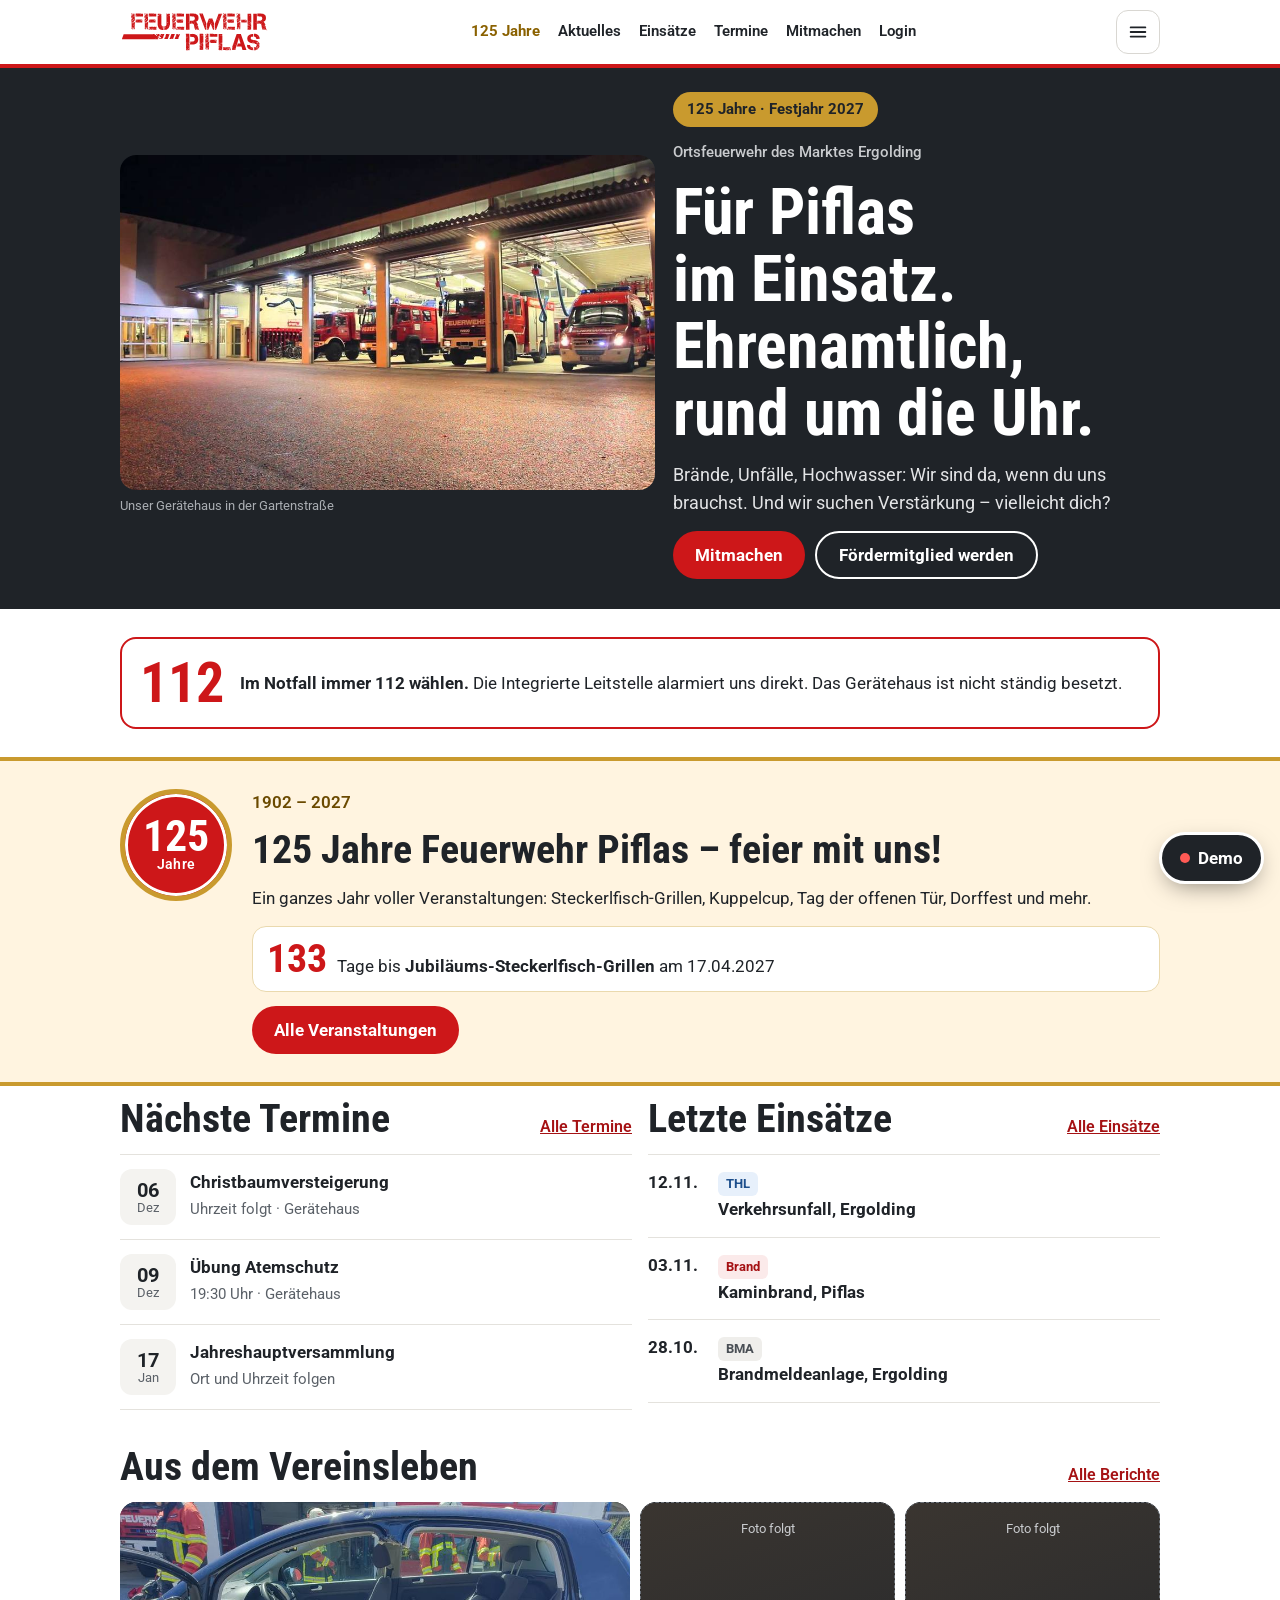
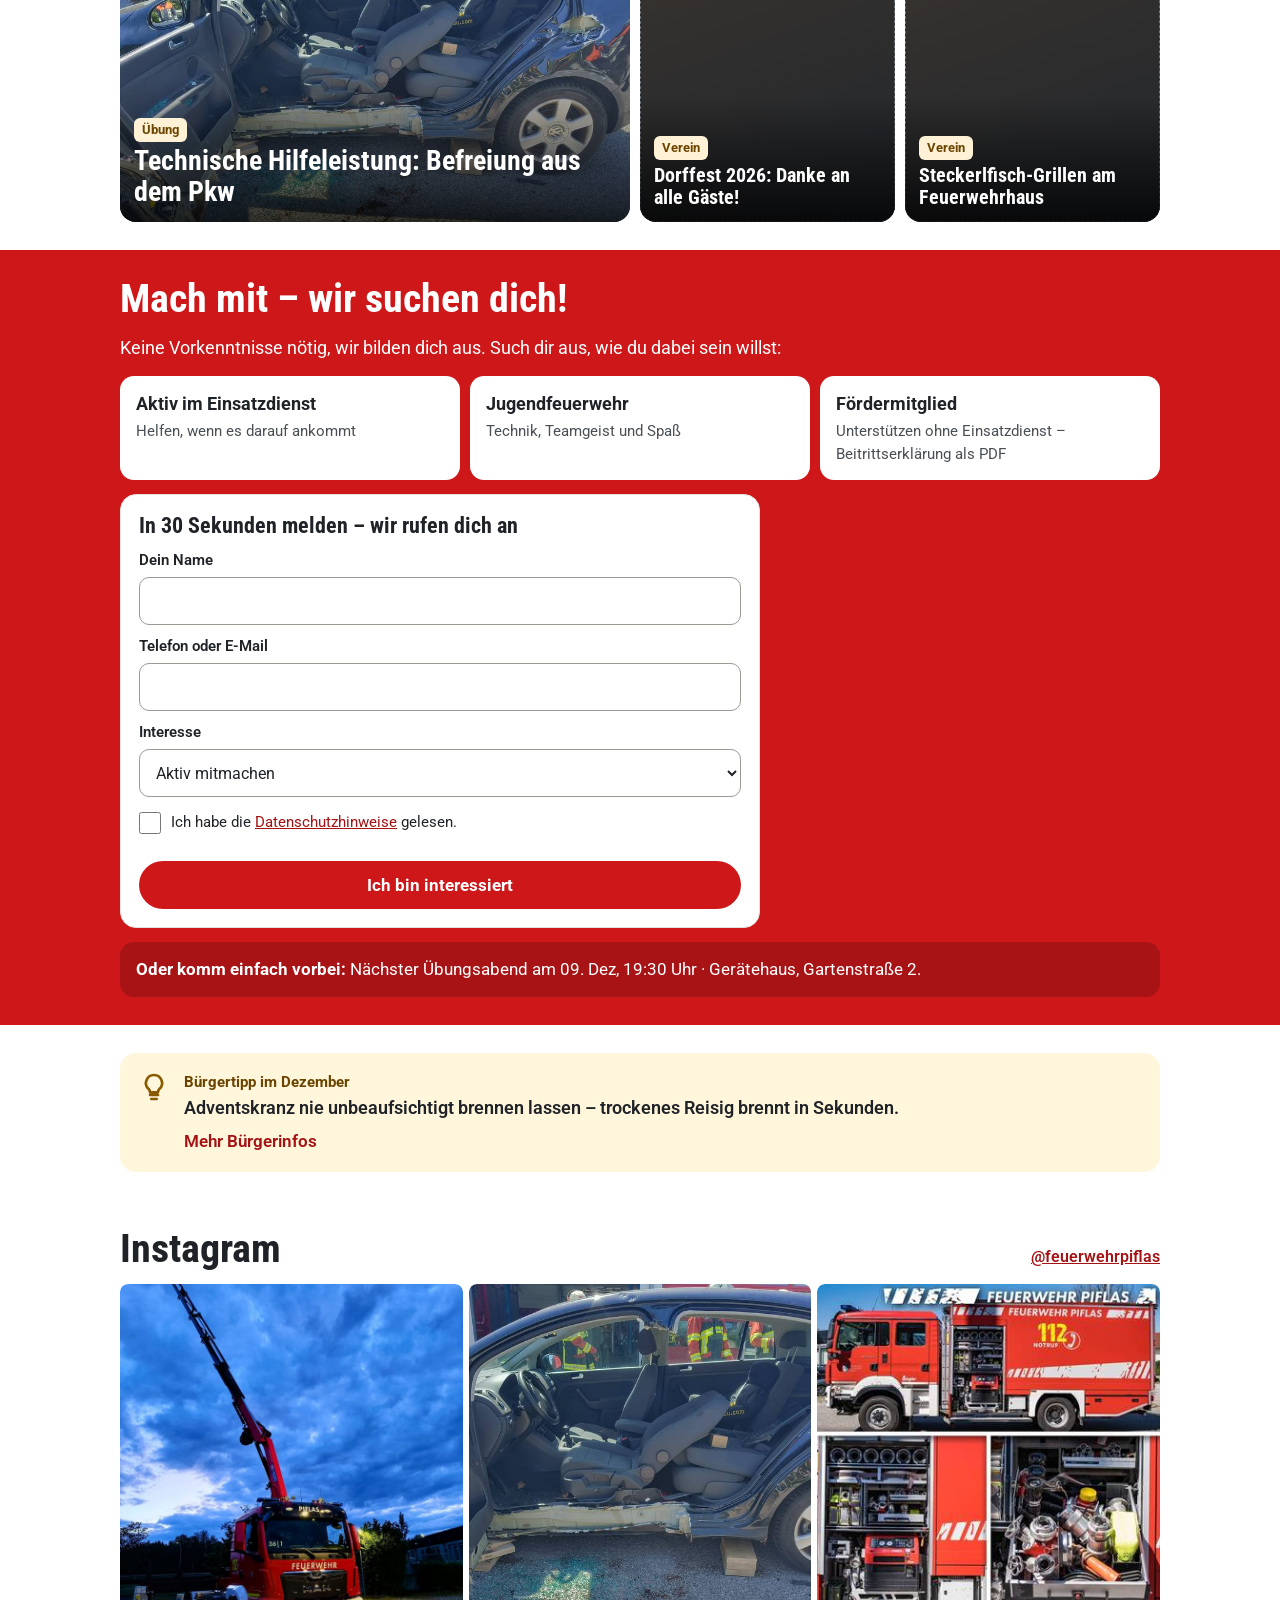
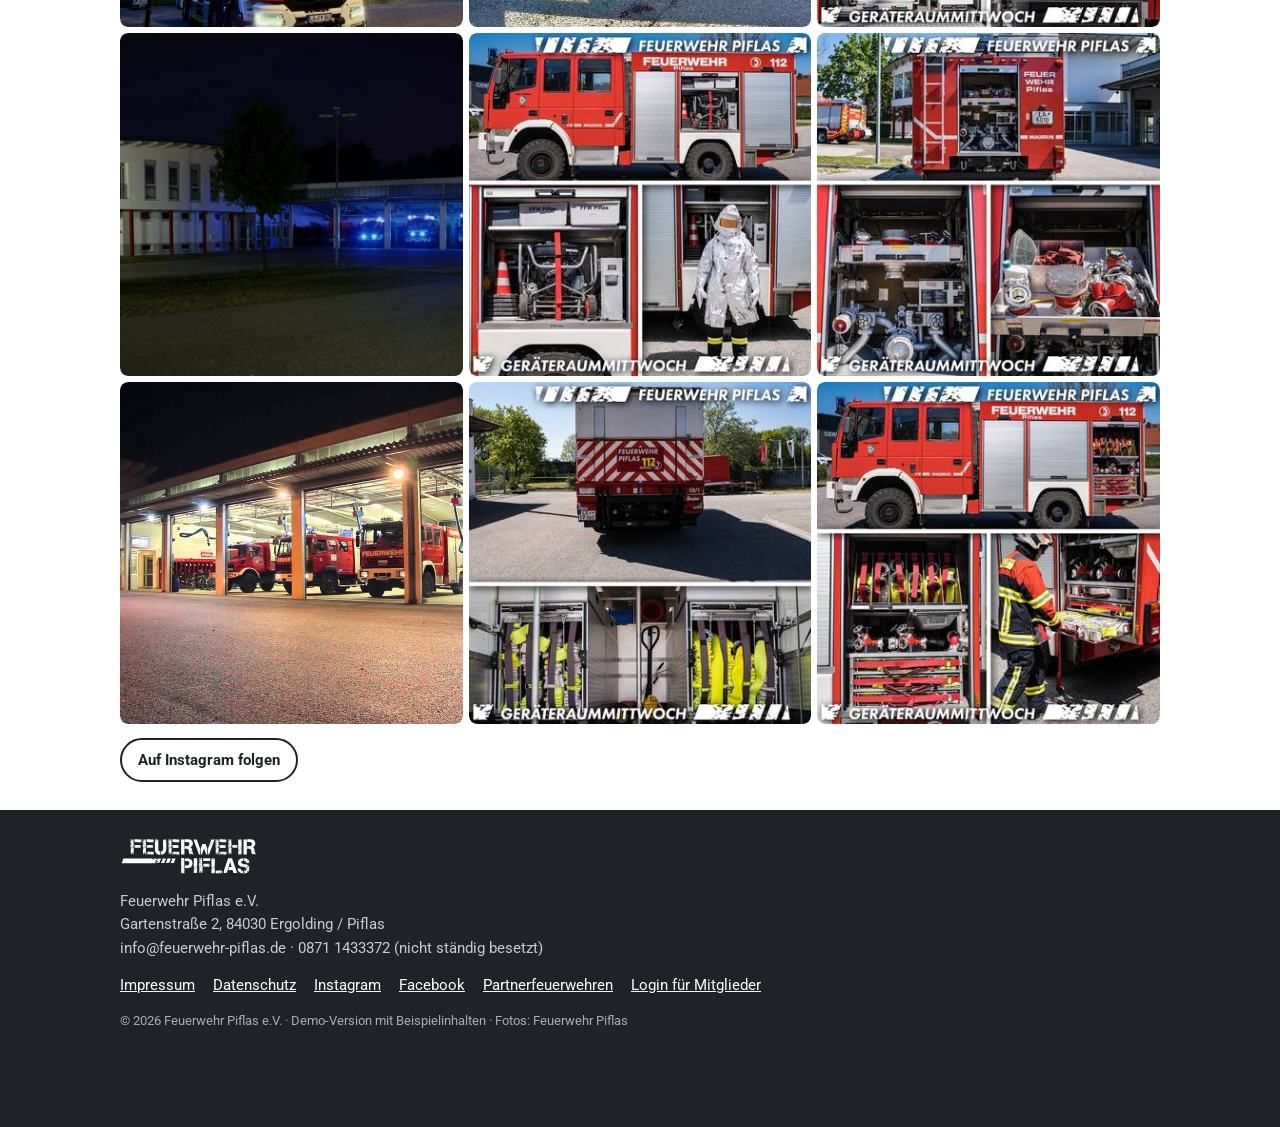
==== docs/demo/index.html @ d7b3702e "Skizzen für die Lernthemen überarbeitet: einheitlicher, ruhiger Stil - gleiches Format (640 × 400), " ====
<!DOCTYPE html>
<html lang="de">
<head>
<meta charset="utf-8">
<meta name="viewport" content="width=device-width, initial-scale=1, viewport-fit=cover">
<meta name="theme-color" content="#CD1719">
<meta name="apple-mobile-web-app-capable" content="yes">
<title>Feuerwehr Piflas</title>
<style>
/* VOICE: die echte Vereinsseite – freundlich,klar,durchgehend Du-Form; Backend knapp wie eine App
   IDEA: das Gerätehaus-Tor – rote Kante,dunkle Halle,helle Zettelwand
   PICTURE: großes Bild-Feld in der Bühne,112-Karte,Einsatzliste mit farbigen Einsatzarten
   COLOUR and TYPE: Feuerwehrrot #CD1719 (Logo),Anthrazit #1F2328,Weiß,Papiergrau; Roboto (selbst gehostet,schmal für Überschriften)
   LAYOUT: Kopf mit Logo,112 und Menü; Seiten als Bänder; Backend mit Tab-Leiste unten; Demo-Knopf schwebt */
@font-face{font-family:FwText;src:url([data-uri]) format("woff");font-weight:100 900;font-stretch:100%;font-display:swap}
@font-face{font-family:FwCond;src:url([data-uri]) format("woff");font-weight:100 900;font-stretch:75%;font-display:swap}
:root{color-scheme:light;--rot:#CD1719;--rot-d:#A51214;--ink:#1F2328;--grau:#4A4F55;--g2:#5B6168;--hell:#F4F3F0;--linie:#E4E2DD;--sat:env(safe-area-inset-top);--sab:env(safe-area-inset-bottom);--logo:url("[data-uri]")}
:root[data-theme=dark],:root[data-theme=light]{color-scheme:light}
*{box-sizing:border-box;min-width:0;-webkit-tap-highlight-color:transparent}
html{scroll-padding-top:84px;-webkit-text-size-adjust:100%}
body{margin:0;background:#fff;color:var(--ink);font:17px/1.55 FwText,system-ui,-apple-system,sans-serif;overflow-x:clip}
/* Lange Wörter und Adressen umbrechen statt die Seite zu verbreitern */
main,.foot,.top{overflow-wrap:anywhere}h1,h2,h3{hyphens:auto}
.btn,.chip,.tag,.bars span,.btabs a{overflow-wrap:normal}.bars span{hyphens:auto}
h1,h2,h3{font-family:FwCond,FwText,sans-serif;line-height:1.05;margin:0;text-wrap:balance}
h1{font-size:clamp(38px,8vw,64px)}
h2{font-size:clamp(28px,5vw,40px)}
h3{font-size:22px;line-height:1.15}
p{margin:0}
a{color:var(--rot-d)}
button,input,select,textarea{font:inherit;color:inherit}
button{cursor:pointer}
:focus-visible{outline:3px solid var(--ink);outline-offset:2px}
.logo{background:var(--logo) no-repeat left center/contain;display:block}
.logo.w{filter:brightness(0) invert(1)}
.wrap{max-width:1080px;margin:0 auto;padding:0 max(20px,env(safe-area-inset-left))}
.band{padding:28px 0}
.band.g{background:var(--hell)}
.band.d{background:var(--ink);color:#fff}
.stack{display:flex;flex-direction:column;gap:14px}
.mini{font-size:13px;color:var(--g2)}
.d .mini{color:#C9CBCE}
.btn{display:inline-flex;align-items:center;justify-content:center;gap:8px;min-height:48px;padding:0 22px;border-radius:999px;border:0;background:var(--rot);color:#fff;font-weight:700;text-decoration:none;text-align:center}
.btn:hover{background:var(--rot-d);color:#fff}
.btn.o{background:transparent;border:2px solid currentColor;color:inherit}
.btn.o:hover{background:rgba(127,127,127,.12)}

.btn.dk{background:var(--ink);color:#fff}
.btn.sm{min-height:44px;padding:0 16px;font-size:15px}

.btn[disabled]{background:#B8B5AE;color:#fff;cursor:not-allowed}
.btn.o[disabled]{background:none;color:var(--ink);opacity:.4}
.row2{display:flex;flex-wrap:wrap;gap:10px}
.grid{display:grid;grid-template-columns:repeat(auto-fit,minmax(min(100%,300px),1fr));gap:16px}

/* Kopf */
.top{position:sticky;top:0;z-index:40;background:#fff;border-bottom:4px solid var(--rot);padding-top:var(--sat)}
.top .wrap{display:flex;align-items:center;justify-content:space-between;gap:10px;min-height:64px}
.top .logo{width:150px;height:41px}
.tr{display:flex;align-items:center;gap:8px}
.n112p{background:var(--rot);color:#fff;font-weight:700;text-decoration:none;border-radius:999px;padding:0 14px;min-height:44px;display:flex;align-items:center;font-size:15px;white-space:nowrap}
.n112p:hover{color:#fff;background:var(--rot-d)}
.ib{width:44px;height:44px;border:1px solid #D9D7D2;background:#fff;border-radius:12px;display:flex;align-items:center;justify-content:center;padding:0}
.ib svg{width:22px;height:22px}
.dnav{display:none;gap:4px 18px;font-weight:600;font-size:15px}
.dnav a{color:var(--ink);text-decoration:none;padding:8px 0}
.dnav a[aria-current=page]{color:var(--rot)}
@media(min-width:960px){.dnav{display:flex}}

/* Menü */
.scrim{position:fixed;inset:0;background:rgba(20,23,26,.5);z-index:60;opacity:0;pointer-events:none;transition:opacity .2s}
.drawer{position:fixed;top:0;right:0;bottom:0;width:min(86vw,360px);background:#fff;z-index:61;transform:translateX(100%);transition:transform .25s ease;display:flex;flex-direction:column;padding:calc(12px + var(--sat)) 0 calc(16px + var(--sab));overflow-y:auto}
body.mopen .scrim{opacity:1;pointer-events:auto}
body.mopen .drawer{transform:none}
.drawer .dh{display:flex;justify-content:space-between;align-items:center;padding:0 16px 8px}
/* Menü (F-11): Login ganz oben, Gruppen mit dunkler Überschrift auf hellem Band, Seiten eingerückt mit Linie */
.drawer .dlog{padding:4px 16px 14px;border-bottom:1px solid var(--linie)}.drawer .dlog .btn{width:100%;min-height:52px;font-size:18px}
.drawer nav a{display:flex;align-items:center;min-height:50px;padding:0 22px;color:var(--ink);text-decoration:none;font-weight:600;font-size:19px}
.drawer nav .mtop a{font-weight:800;border-bottom:1px solid var(--linie)}
.drawer nav .mgr{border-bottom:1px solid var(--linie)}
.drawer nav .mg{margin:0;padding:12px 22px 10px;font:800 14px/1.2 FwText,sans-serif;letter-spacing:.08em;text-transform:uppercase;color:var(--ink);background:#ECEAE5;border-left:5px solid var(--rot)}
.drawer nav .mgl{margin:6px 0 8px 26px;border-left:2px solid #C9C6BF}
.drawer nav .mgl a{padding-left:16px;font-weight:500;font-size:18px;min-height:46px}
.drawer nav a[aria-current=page]{color:var(--rot);font-weight:800;box-shadow:inset 4px 0 0 var(--rot);background:#FBEBEB}
.drawer .foot{padding:18px 22px 0;display:flex;flex-direction:column;gap:10px}

/* Bühne */
.hero{background:var(--ink);color:#fff;padding:24px 0 30px}
.hero .wrap{display:grid;gap:18px}
@media(min-width:860px){.hero .wrap{grid-template-columns:1.1fr 1fr;align-items:center}.hero .ph{order:2}}
.ph{border-radius:16px;background:#33383E;border:1px dashed #6B7178;color:#C9CBCE;min-height:200px;display:flex;align-items:center;justify-content:center;text-align:center;padding:16px;font-size:15px}
.hero .k{color:#C9CBCE;font-weight:500;font-size:15px}
.hero p.l{color:#E3E4E6;font-size:18px}
.pic{display:block;width:100%;border-radius:16px;object-fit:cover;background:#2B3036}
.hero .pic{aspect-ratio:16/10;object-position:70% 55%}
.cap{font-size:13px;color:var(--g2);margin-top:6px}
.warnb{display:flex;gap:14px;align-items:flex-start;background:#FFF1D6;border:2px solid #E9B44C;border-radius:14px;padding:16px;color:var(--ink);text-decoration:none}
.warnb .wi{flex:none;width:30px;height:30px}.warnb .wi svg{width:30px;height:30px;color:#8A5A00}.warnb b{display:block;font-size:19px;line-height:1.25;margin-bottom:4px}.warnb .more{display:block;margin-top:8px;font-weight:700;color:var(--rot-d)}
.tip>span>b{color:#6B4500}.tip.sonder>span>b{color:var(--rot-d)}
.tip.sonder{background:#FBEAEA;border:2px solid #F1C4C4}.tip.sonder svg{color:var(--rot-d)}
.ql{flex-direction:column;gap:8px}.ql .btn{width:100%;justify-content:center}
.vh{position:absolute;width:1px;height:1px;opacity:0;overflow:hidden;clip:rect(0 0 0 0)}
.upl{position:relative;cursor:pointer;align-self:flex-start;gap:8px}.upl svg{width:20px;height:20px}
.upl:focus-within{outline:3px solid var(--rot);outline-offset:2px}
.thumbs{display:flex;flex-wrap:wrap;gap:8px}.thumbs:empty{display:none}
.th{position:relative;width:112px;height:112px;border-radius:10px;overflow:hidden;background:#E9E7E2}.th img{width:100%;height:100%;object-fit:cover;display:block}
.th .ib{position:absolute;top:0;right:0;width:44px;height:44px;min-height:44px;border:0;background:none;color:#fff;font-size:20px;line-height:1;padding:0;display:flex;align-items:center;justify-content:center}.th .ib::before{content:'';position:absolute;inset:8px;border-radius:50%;background:rgba(0,0,0,.65);z-index:-1}.th .ib{z-index:1;isolation:isolate}
.gal{display:grid;grid-template-columns:repeat(auto-fill,minmax(150px,1fr));gap:8px}.gal img{width:100%;aspect-ratio:4/3;object-fit:cover;border-radius:10px;display:block}
.mgrid{display:grid;grid-template-columns:repeat(auto-fill,minmax(150px,1fr));gap:10px}
.card.mi{padding:0;overflow:hidden;display:flex;flex-direction:column;gap:0}.mi img{width:100%;aspect-ratio:4/3;object-fit:cover;display:block}
.mi .b{padding:10px;display:flex;flex-direction:column;gap:8px;flex:1}.mi small{color:var(--grau);font-size:13px;line-height:1.35;flex:1}.mi .row2{flex-direction:column;gap:6px}.mi .row2>*{width:100%;justify-content:center}
.lnk{background:none;border:0;padding:0;font:inherit;font-weight:700;color:var(--ink);text-align:left;text-decoration:underline;cursor:pointer;min-height:44px}
.hero .cap{color:#A9ADB2}
.fz{display:grid;grid-template-columns:repeat(auto-fit,minmax(min(100%,320px),1fr));gap:16px}
.fz .card{padding:0;overflow:hidden;gap:0}
.fz .card img{width:100%;display:block;aspect-ratio:2.7/1;object-fit:cover}
.fz .card .b{padding:14px 16px 16px;display:flex;flex-direction:column;gap:4px}
.gal{display:grid;grid-template-columns:repeat(auto-fill,minmax(min(46%,200px),1fr));gap:10px}
.gal figure{margin:0;display:flex;flex-direction:column;gap:6px}
.gal img{width:100%;aspect-ratio:1;object-fit:cover;border-radius:12px;display:block}
.gal figcaption{font-size:14px;font-weight:600;line-height:1.3}




.ig div{position:relative;overflow:hidden}
.ig img{position:absolute;inset:0;width:100%;height:100%;object-fit:cover;border-radius:8px;display:block}
.ig div.im{padding:0;background:none}
.nk{display:grid;gap:14px;grid-template-columns:repeat(auto-fit,minmax(min(100%,300px),1fr))}
.nk article{border:1px solid var(--linie);border-radius:16px;overflow:hidden;background:#fff;display:flex;flex-direction:column}
.nk article img{width:100%;aspect-ratio:16/9;object-fit:cover;display:block}
.nk article .b{padding:14px 16px 16px;display:flex;flex-direction:column;gap:6px}
.feat{display:grid;gap:16px;align-items:center;background:var(--ink);color:#fff;border-radius:18px;overflow:hidden}
.feat img{width:100%;height:100%;max-height:520px;object-fit:cover;display:block}
.feat .b{padding:4px 20px 22px;display:flex;flex-direction:column;gap:10px}
@media(min-width:760px){.feat{grid-template-columns:minmax(0,1fr) minmax(0,1.2fr)}.feat .b{padding:24px}}
.mosaic{display:grid;gap:10px;grid-template-columns:repeat(2,minmax(0,1fr))}
.mosaic button{position:relative;border:0;padding:0;border-radius:16px;overflow:hidden;background:#2B3036;color:#fff;text-align:left;aspect-ratio:1;display:block}
.mosaic button:first-child{grid-column:1/-1;aspect-ratio:16/10}
@media(min-width:760px){.mosaic{grid-template-columns:2fr 1fr 1fr}.mosaic button,.mosaic button:first-child{grid-column:auto;aspect-ratio:auto;height:320px}}
.mosaic img{position:absolute;inset:0;width:100%;height:100%;object-fit:cover}
.mosaic .phx{position:absolute;inset:0;display:flex;align-items:flex-start;justify-content:center;text-align:center;padding:16px 12px;color:#C9CBCE;font-size:13px;border:1px dashed #6B7178;border-radius:16px;background:linear-gradient(160deg,#3A3530,#22262B)}
.mosaic .ov{position:absolute;left:0;right:0;bottom:0;padding:40px 14px 14px;background:linear-gradient(180deg,rgba(0,0,0,0),rgba(0,0,0,.78));display:flex;flex-direction:column;gap:4px}
.mosaic .ov b{font:700 20px/1.1 FwCond,sans-serif}
.mosaic button:first-child .ov b{font-size:28px}
.mosaic .tag{align-self:flex-start}
.mit{background:var(--rot);color:#fff}
.mit .opts{display:grid;gap:10px;grid-template-columns:repeat(auto-fit,minmax(min(100%,220px),1fr))}
.mit .opts a{display:flex;flex-direction:column;gap:2px;background:#fff;color:var(--ink);border-radius:14px;padding:14px 16px;text-decoration:none;min-height:44px}
.mit .opts a b{font-size:18px}
.mit .opts a span{color:var(--grau);font-size:15px}
.mit form{background:#fff;color:var(--ink)}
.mit .vorbei{background:rgba(0,0,0,.18);border-radius:14px;padding:14px 16px}
.t-jub{background:#F6E7C1;color:#6B4A00}
.jubrow .cal{background:#F6E7C1}
.seal{width:112px;height:112px;flex:none;border-radius:50%;background:var(--rot);color:#fff;border:5px solid #C99A2E;box-shadow:0 0 0 3px #fff inset;display:flex;flex-direction:column;align-items:center;justify-content:center;font:700 44px/0.9 FwCond,sans-serif}
.seal small{font:600 14px/1.2 FwText,sans-serif;letter-spacing:.02em}
.jub{background:#FFF4E0;border-top:4px solid #C99A2E;border-bottom:4px solid #C99A2E}
.jubg{display:flex;gap:20px;align-items:flex-start;flex-wrap:wrap}
.jubg .stack{flex:1 1 280px}
.cd{background:#fff;border:1px solid #EAD9AE;border-radius:14px;padding:12px 14px;font-size:17px}
.cd b.big{font:700 40px/1 FwCond,sans-serif;color:var(--rot);margin-right:6px}
.jubchip{display:inline-flex;align-items:center;gap:8px;align-self:flex-start;background:#C99A2E;color:#1F2328;font-weight:700;border-radius:999px;padding:6px 14px;text-decoration:none;font-size:15px}
.jubchip:hover{color:#1F2328;background:#E0B54A}
a.jubnav{color:#8A6100!important;font-weight:700}
.tl{list-style:none;margin:0;padding:0;display:flex;flex-direction:column;gap:12px}
.tl li{display:grid;grid-template-columns:64px minmax(0,1fr);gap:14px;background:#fff;border:1px solid var(--linie);border-radius:16px;padding:14px}
.tl li.past{opacity:.75;background:var(--hell)}
.tl li.nx{border:2px solid #C99A2E}
.tl .cal{width:64px;height:64px;background:#F6E7C1}
.chron{list-style:none;margin:0;padding:0 0 0 18px;border-left:3px solid var(--rot);display:flex;flex-direction:column;gap:14px}
.chron>li{position:relative}
.partner .card{display:flex;flex-direction:column;gap:10px}
.plink{display:flex;flex-direction:column;gap:4px;text-decoration:none;color:inherit;margin-top:8px}
.plink b{font-size:20px;color:var(--rot-d)}
.chron ul{list-style:none;padding:0!important;display:flex;flex-direction:column;gap:6px}
.chron>li::before{content:'';position:absolute;left:-26px;top:6px;width:13px;height:13px;border-radius:50%;background:var(--rot);border:3px solid #fff}
.chron b.y{font:700 24px/1 FwCond,sans-serif;display:block}
.amp{display:flex;flex-direction:column;gap:8px}
.amp>div{display:grid;grid-template-columns:28px minmax(0,1fr) auto;gap:10px;align-items:center;background:#fff;border:1px solid var(--linie);border-radius:14px;padding:12px 14px}
.dot2{width:16px;height:16px;border-radius:50%;justify-self:center}
.dot2.ok{background:#1E8E3E}.dot2.warn{background:#E3A008}.dot2.bad{background:#C5221F}
.amp small{display:block;color:var(--g2);font-size:14px}
details.help{background:#fff;border:1px solid var(--linie);border-radius:14px;padding:0 14px}
details.help summary{min-height:52px;display:flex;align-items:center;font-weight:700;cursor:pointer}
details.help ol,details.help ul{margin:0 0 14px;padding-left:20px;display:flex;flex-direction:column;gap:6px}




.k112{border:2px solid var(--rot);border-radius:16px;padding:16px 18px;display:flex;gap:16px;align-items:center;background:#fff}
.k112>a{flex:none;font:700 56px/1 FwCond,sans-serif;color:var(--rot);text-decoration:none}

/* Listen */
.sh{display:flex;justify-content:space-between;align-items:baseline;gap:12px;flex-wrap:wrap}
.sh a{font-weight:600;font-size:16px}
.list{border-top:1px solid var(--linie)}
.li{display:flex;gap:14px;padding:14px 0;border-bottom:1px solid var(--linie);color:var(--ink);text-decoration:none;align-items:flex-start;width:100%;background:none;border-left:0;border-right:0;border-top:0;text-align:left}
.li:hover{background:#FAFAF8}
.li .dt{width:56px;flex:none;font-weight:700}
.li b{display:block}
.tag{display:inline-block;font-size:13px;font-weight:700;padding:2px 8px;border-radius:6px}
.t-thl{background:#E7F0FB;color:#1D4F8C}.t-brand{background:#FBEAEA;color:#A51214}.t-bma{background:#EFEEEB;color:#4A4F55}.t-unw{background:#E6F2EA;color:#1E6B35}.t-news{background:#FFF1D6;color:#6B4500}
.neu{animation:glow 2.6s ease-out 1}
@keyframes glow{0%{background:#FFE3E1}100%{background:transparent}}
.cal{width:56px;height:56px;flex:none;border-radius:12px;background:var(--hell);display:flex;flex-direction:column;align-items:center;justify-content:center;line-height:1.1}
.cal b{font-size:20px}.cal span{font-size:13px;color:var(--g2)}
.chips{display:flex;gap:8px;flex-wrap:wrap}
.chip{min-height:44px;padding:0 16px;border-radius:999px;border:2px solid #D9D7D2;background:#fff;font-weight:600;font-size:15px}
.chip[aria-pressed=true]{background:var(--ink);border-color:var(--ink);color:#fff}
.tip{display:flex;gap:14px;background:#FFF6DB;border-radius:16px;padding:18px;color:var(--ink);text-decoration:none}
.tip svg{flex:none;width:32px;height:32px;color:#8A5A00}



.ig{display:grid;grid-template-columns:repeat(3,minmax(0,1fr));gap:6px}
.ig div{aspect-ratio:1;border-radius:8px;background:#E9E7E2;display:flex;align-items:center;justify-content:center;font-size:13px;color:var(--g2);text-align:center;padding:6px}
.ig div:nth-child(even){background:#DEDBD5}
.ig div.post{background:var(--rot);color:#fff;font-weight:700}
.card{border:1px solid var(--linie);border-radius:16px;padding:18px;background:#fff;display:flex;flex-direction:column;gap:10px}
.kv{display:grid;grid-template-columns:110px minmax(0,1fr);gap:4px 10px;font-size:16px}
.kv>span{color:var(--g2)}
.stat{background:var(--hell);border-radius:16px;padding:18px;display:flex;flex-direction:column;gap:10px}
.stat .num{font:700 48px/1 FwCond,sans-serif}
.bars{display:grid;grid-template-columns:110px minmax(0,1fr) 28px;gap:8px 10px;align-items:center;font-size:15px}
.bars i{display:block;height:10px;border-radius:5px}
.bars b{text-align:right}
.alert{background:var(--rot);color:#fff;border-radius:16px;padding:18px}
.alert ol{margin:8px 0 0;padding-left:22px;display:flex;flex-direction:column;gap:4px}

/* Formulare */
.f{display:flex;flex-direction:column;gap:5px;font-weight:600;font-size:15px}
.f input,.f select,.f textarea{font:16px FwText,sans-serif;font-weight:400;border:1px solid #9C9992;border-radius:10px;padding:10px 12px;min-height:48px;background:#fff;width:100%}
.f textarea{resize:vertical;min-height:96px}
.f input:user-invalid{border-color:var(--rot)}
.chk{display:flex;gap:10px;align-items:flex-start;font-size:15px;min-height:44px;padding-top:4px}
.chk input{width:22px;height:22px;margin:1px 0 0;flex:none;accent-color:var(--rot)}
.chk .ct{flex:1;min-width:0}
.err{color:var(--rot-d);font-weight:600;font-size:15px}
.err:empty{display:none}

/* Fuß */
.foot{background:var(--ink);color:#C9CBCE;padding:28px 0 calc(96px + var(--sab));font-size:15px}
.foot .wrap{display:flex;flex-direction:column;gap:14px}
.foot .logo{width:140px;height:38px}
.foot nav{display:flex;flex-wrap:wrap;gap:6px 18px}
.foot a{color:#fff}
.foot .mini{color:#A9ADB2}

/* Backend */
body.bk{background:var(--hell)}
.btop{position:sticky;top:0;z-index:40;background:var(--ink);color:#fff;padding-top:var(--sat)}
.btop .wrap{display:flex;align-items:center;justify-content:space-between;gap:10px;min-height:60px}
.btop .logo{width:118px;height:32px}
.btop .who{display:block;min-height:0;padding-bottom:8px;margin-top:-4px;color:#C9CBCE;font-size:13px;line-height:1.3;white-space:nowrap;overflow:hidden;text-overflow:ellipsis}.btop .who b{color:#fff}
.btop button{background:none;border:1px solid #555B62;color:#fff;border-radius:999px;min-height:44px;padding:0 12px;font-size:14px;font-weight:600}
.btop .hb{display:inline-flex;align-items:center;gap:6px;border:1px solid #555B62;color:#fff;border-radius:999px;min-height:44px;min-width:44px;justify-content:center;padding:0 12px;font-size:14px;font-weight:600;text-decoration:none}.btop .hb svg{width:20px;height:20px}
.btop .tr{display:flex;align-items:center;gap:8px}
@media (max-width:480px){.btop .hb span{display:none}.btop .hb{padding:0}.btop .logo{width:92px;height:26px;flex:none}.btop .who{font-size:12px}.btop .tr{gap:6px}.btop button{padding:0 10px}}
.btabs{position:fixed;left:0;right:0;bottom:0;z-index:40;background:#fff;border-top:1px solid var(--linie);display:flex;justify-content:center;padding-bottom:var(--sab)}
.btabs a{flex:1;max-width:160px;min-height:60px;display:flex;flex-direction:column;align-items:center;justify-content:center;gap:2px;text-decoration:none;color:var(--grau);font-size:12px;font-weight:600;position:relative}
.btabs a[aria-current=page]{color:var(--rot)}
.btabs svg{width:22px;height:22px}
.badge{position:absolute;top:6px;left:calc(50% + 6px);background:var(--rot);color:#fff;border-radius:999px;font-size:11px;min-width:18px;height:18px;display:flex;align-items:center;justify-content:center;padding:0 4px}
main.bm{padding-bottom:calc(150px + var(--sab))}
.leer{color:var(--g2);text-align:center;padding:32px 12px;border:2px dashed #D6D3CC;border-radius:16px}
.pb{display:flex;gap:10px;flex-wrap:wrap}
.pb .btn{flex:1 1 140px}
.st-ok{color:#1E6B35}.st-wait{color:#6B4500}
.login{max-width:420px;margin:0 auto}
.otp{letter-spacing:.4em;font-size:24px!important;text-align:center}

/* Demo */
.fab{position:fixed;right:16px;bottom:calc(16px + var(--sab));z-index:50;background:var(--ink);color:#fff;border:3px solid #fff;border-radius:999px;min-height:52px;padding:0 18px;font-weight:700;display:flex;align-items:center;gap:8px;box-shadow:0 8px 24px -8px rgba(0,0,0,.5)}
body.bk .fab,body.lin .fab{bottom:calc(76px + var(--sab))}
body.lin main{padding-bottom:0}body.lin .foot{padding-bottom:calc(96px + var(--sab))}
.btop .hbm{color:#fff;border:1px solid #555B62;border-radius:999px;width:44px;height:44px;min-width:44px;display:inline-flex;align-items:center;justify-content:center;background:none}.btop .hbm svg{width:22px;height:22px}
.fab{transition:transform .2s ease}
body.fabhide .fab{transform:translateY(calc(100% + 100px))}
.fab .dot{width:10px;height:10px;border-radius:50%;background:#FF5A55}
.sheet{position:fixed;left:0;right:0;bottom:0;z-index:71;background:#fff;border-radius:22px 22px 0 0;max-height:88vh;overflow-y:auto;transform:translateY(105%);transition:transform .25s ease;padding:10px 20px calc(20px + var(--sab));box-shadow:0 -10px 30px rgba(0,0,0,.2)}
@media(min-width:700px){.sheet{left:auto;right:20px;bottom:20px;width:420px;border-radius:22px}}
body.sopen .sheet{transform:none;visibility:visible}
.sheet,.drawer{visibility:hidden;transition:transform .25s ease,visibility 0s linear .25s}
body.sopen .sheet,body.mopen .drawer{visibility:visible;transition:transform .25s ease,visibility 0s}
body.sopen .scrim{opacity:1;pointer-events:auto}
.grab{width:44px;height:5px;border-radius:3px;background:#D6D3CC;margin:0 auto 12px}
.steps{display:flex;flex-direction:column;gap:10px;margin:14px 0}
.step{display:grid;grid-template-columns:40px minmax(0,1fr);gap:2px 12px;border:2px solid var(--linie);border-radius:14px;padding:12px}
.step .n{grid-row:span 3;width:40px;height:40px;border-radius:50%;background:var(--hell);display:flex;align-items:center;justify-content:center;font-weight:700}
.step.on{border-color:var(--rot)}.step.on .n{background:var(--rot);color:#fff}
.step.ok .n{background:#1E6B35;color:#fff}
.step p{font-size:15px;color:var(--grau)}
.step .btn{justify-self:start;margin-top:6px}
.push{position:fixed;left:12px;right:12px;top:calc(10px + var(--sat));z-index:80;background:#fff;border-radius:16px;box-shadow:0 12px 32px -8px rgba(0,0,0,.35);padding:12px 14px;display:flex;gap:12px;align-items:center;transform:translateY(-140%);transition:transform .3s ease;text-decoration:none;color:var(--ink);max-width:520px;margin:0 auto}
.push{visibility:hidden}
.push.on{transform:none;visibility:visible}
.push .ic{width:40px;height:40px;border-radius:10px;background:var(--rot);flex:none;display:flex;align-items:center;justify-content:center;color:#fff;font-weight:800}
.toast{position:fixed;left:50%;bottom:calc(84px + var(--sab));transform:translate(-50%,20px);z-index:90;background:var(--ink);color:#fff;border-radius:12px;padding:12px 16px;font-size:15px;opacity:0;transition:.25s;pointer-events:none;width:max-content;max-width:calc(100vw - 32px)}
body.bk .toast,body.lin .toast{bottom:calc(140px + var(--sab))}
.toast.on{opacity:1;transform:translate(-50%,0)}
.t-ok{background:#E3F1E6;color:#1E6B35}.warnbox{background:#FFF6DB}.lead{font-size:19px;margin:0}
.lst{display:inline-flex;width:32px;height:32px;border-radius:50%;align-items:center;justify-content:center;font-weight:800;flex:none}
.lst.ok{background:#E3F1E6;color:#1E6B35}.lst.no{background:#FDE7E7;color:#A11214}.lst.op{background:#EEECE8;color:#4A4845}

.qz,.ltf{border:1px solid var(--linie);border-radius:12px;padding:12px;margin:0;display:flex;flex-direction:column;gap:8px;min-width:0}.ltf{border-style:dashed}
.qz legend,.ltf legend{font-weight:700;padding:0 4px}
.opt{display:flex;gap:10px;align-items:center;min-height:44px;padding:6px 10px;border-radius:10px;background:var(--hell);cursor:pointer;font-weight:400}
.opt input{width:22px;height:22px;flex:none;accent-color:var(--rot);margin:0}
.opt:has(input:checked){outline:2px solid var(--rot)}
.qrev{padding-left:22px;margin:0;display:flex;flex-direction:column;gap:12px}.qrev li{display:flex;flex-direction:column;gap:2px}
.qrev .qok>span:first-of-type{color:#1E6B35;font-weight:700}.qrev .qno>span:first-of-type{color:#A11214;font-weight:700}
.xl{min-height:44px;display:flex;align-items:center;font-weight:600}
.ltopt{display:grid;grid-template-columns:44px minmax(0,1fr);gap:6px;align-items:center}
.ltopt>input{font:16px FwText,sans-serif;border:1px solid #9C9992;border-radius:10px;padding:10px 12px;min-height:48px;width:100%;min-width:0}
.opt.rad{padding:0;justify-content:center;width:44px;height:48px}
.kpis{display:grid;grid-template-columns:repeat(3,minmax(0,1fr));gap:10px}
.kpis .stat{padding:12px;gap:4px;font-size:14px}.kpis .num{font:700 34px/1 FwCond,sans-serif}.kpis small{font-size:16px}
@media(max-width:420px){.kpis{grid-template-columns:1fr 1fr}.kpis .stat:last-child{grid-column:span 2}}
.lbars{display:grid;grid-template-columns:minmax(0,1.4fr) minmax(0,1fr) 46px;gap:8px 10px;align-items:center;font-size:14px}
.lbars i{display:block;height:14px;border-radius:7px;background:var(--rot)}.lbars b{text-align:right}
.tscroll{overflow-x:auto}
.lhard{grid-template-columns:minmax(0,1fr) 46px;gap:4px 10px}.lhard .lq{grid-column:1/-1;margin-top:6px}
.ltab th,.ltab td{padding:6px 4px;border-bottom:1px solid var(--linie);text-align:center}
.ltab th[scope=row],.ltab thead th:first-child{text-align:left;font-weight:600}
.lic{display:inline-flex;align-items:center;justify-content:center;width:48px;height:48px;border-radius:14px;flex:none;color:var(--ink)}.lic svg{width:28px;height:28px}
.lic.big{width:72px;height:72px;border-radius:20px}.lic.big svg{width:42px;height:42px}
.lhero{display:grid;grid-template-columns:auto minmax(0,1fr);gap:16px;padding:20px;border-radius:20px;background:linear-gradient(135deg,#CD1719,#9E1113);color:#fff}
.lhero h2{font-size:30px;margin:0;color:#fff}.lhero p{margin:0;color:#fff}.lhero .lic{background:#fff!important}
.lhero.done{background:linear-gradient(135deg,#1E6B35,#14502A)}
.lhero .btn.wb{background:#fff;color:#A11214;border-color:#fff}.lhero.done .btn.wb{color:#14502A}
.lhero .lquick{color:#fff;border-color:rgba(255,255,255,.8);background:transparent}
.lhero .lmeta span{background:rgba(255,255,255,.18);color:#fff}
.lkick{font-size:14px;font-weight:700;letter-spacing:.02em;opacity:.85;margin:0;font-family:inherit;line-height:1.3}
.lmeta{display:flex;flex-wrap:wrap;gap:6px}.lmeta span{font-size:14px;font-weight:600;padding:4px 10px;border-radius:999px;background:var(--hell)}
.lcst{font-size:16px}
.lbar{display:block;height:8px;border-radius:4px;background:rgba(0,0,0,.12);overflow:hidden}.lbar i{display:block;height:100%;background:var(--rot);border-radius:4px;transition:width .3s}
.lhero .lbar{background:rgba(255,255,255,.3)}.lhero .lbar i{background:#fff}
.lbar.big{height:10px}
@media(max-width:420px){.lhero{grid-template-columns:1fr}.lhero h2{font-size:26px}}
.lstats{display:grid;grid-template-columns:1fr 1fr;gap:10px}.lstats .stat{padding:14px;gap:4px;font-size:15px}
.lnum{font:700 34px/1 FwCond,sans-serif}.lnum small{font-size:16px;font-weight:600}
.lgrid{display:grid;grid-template-columns:repeat(auto-fill,minmax(260px,1fr));gap:10px}
.lcard{display:flex;gap:12px;align-items:center;padding:12px;border:1px solid var(--linie);border-radius:16px;background:#fff;color:var(--ink);min-height:72px;width:100%;font:inherit;cursor:pointer}
.lkdt{border:2px dashed #C9C6BF}
.lflow .wrap{max-width:680px}
.ltopbar{display:flex;justify-content:space-between;align-items:center;gap:10px}
.lintro{display:flex;flex-direction:column;gap:8px;align-items:flex-start}
.lpage{display:flex;flex-direction:column;gap:12px;font-size:18px;line-height:1.55}.lpage p{margin:0}
.lkeys{margin:0;padding:0;list-style:none;display:flex;flex-direction:column;gap:8px}.lkeys li{background:var(--hell);border-left:4px solid var(--rot);padding:10px 12px;border-radius:8px;font-weight:600}
.lnav{display:flex;justify-content:space-between;gap:10px;position:sticky;bottom:calc(70px + var(--sab));background:linear-gradient(rgba(244,243,240,0),var(--hell) 30%);padding-top:14px}
.lnav .btn{flex:1;max-width:260px}
.btn.big{min-height:56px;font-size:19px}
.lq{gap:12px}.lq .qz{border:0;padding:0}.lq legend{font-size:21px;font-weight:700;margin-bottom:8px;padding:0}
.lq .opt{min-height:56px;font-size:17px;border:2px solid transparent}
.opt.right{background:#E3F1E6;border-color:#1E6B35}.opt.wrong{background:#FDE7E7;border-color:#A11214}
.qz[disabled] .opt{cursor:default}
.lfb{border-radius:12px;padding:12px 14px;display:flex;flex-direction:column;gap:4px}.lfb.ok{background:#E3F1E6;color:#14502A}.lfb.no{background:#FFF6DB;color:#4A3500}
.lresult{align-items:stretch;gap:14px}.lbadge{align-self:center;width:88px;height:88px;border-radius:50%;display:flex;align-items:center;justify-content:center;font:800 44px/1 FwCond,sans-serif;background:#FFF6DB;color:#6B4500}
.lresult.ok .lbadge{background:#1E6B35;color:#fff;animation:lpop .6s ease-out}
@keyframes lpop{0%{transform:scale(.3);opacity:0}70%{transform:scale(1.15);opacity:1}100%{transform:scale(1)}}
@media(prefers-reduced-motion:reduce){.lresult.ok .lbadge{animation:none}.lbar i{transition:none}}
.licpick{display:grid;grid-template-columns:repeat(auto-fill,minmax(92px,1fr));gap:8px}
.licp{display:flex;flex-direction:column;align-items:center;gap:4px;padding:8px 4px;border:2px solid var(--linie);border-radius:12px;font-size:13px;font-weight:600;cursor:pointer;min-height:44px}
.licp input{position:absolute;opacity:0;width:1px;height:1px}.licp:has(input:checked){border-color:var(--rot);background:#FBEBEB}.licp:has(input:focus-visible){outline:3px solid var(--ink)}
.lplan{display:flex;flex-direction:column;gap:14px}.lpm{display:flex;flex-direction:column;gap:8px}.lpm h2{font-size:22px;margin:0;display:flex;gap:8px;align-items:center}
.lpm.now{padding:12px;border-radius:16px;background:#FFF6DB}
.lpempty{display:flex;justify-content:space-between;align-items:center;gap:10px;flex-wrap:wrap;padding:12px;border:2px dashed #C9C6BF;border-radius:14px;color:var(--grau)}
.lpc{gap:10px}.lpch{display:flex;gap:12px;align-items:center}
.lfig{margin:0;border-radius:18px;overflow:hidden;background:#F7F6F3;box-shadow:0 1px 2px rgba(31,35,40,.06),0 0 0 1px rgba(31,35,40,.05)}.lfig img{display:block;width:100%;height:auto}
.lcover{margin-bottom:4px}
.sr{position:absolute;width:1px;height:1px;overflow:hidden;clip:rect(0 0 0 0);white-space:nowrap}





table{width:100%;border-collapse:collapse;font-size:16px}
th,td{text-align:left;padding:10px 8px;border-bottom:1px solid var(--linie);vertical-align:top}
th{background:var(--hell)}
/* Mitgliederbereich: Inhalte,Editor,Verlauf,Seiten,Diagnose */
.toast.act{pointer-events:auto;display:flex;align-items:center;gap:12px}
.toast:not(.on){pointer-events:none}
.toast .tb{background:none;border:0;color:#FFC9C9;font-weight:700;text-decoration:underline;min-height:44px;padding:0 6px;cursor:pointer;flex:none}
.tb1{position:absolute;left:0;right:0;bottom:0;min-height:44px;border:0;background:rgba(14,18,32,.66);color:#fff;font-size:12px;font-weight:700;display:flex;align-items:center;justify-content:center;padding:0}
.tb1.on{background:var(--rot)}
.orow .dt small{display:block;font-weight:400;color:var(--g2);font-size:13px}
.st-wait{color:#8A5A00!important}
.fsel{display:grid;grid-template-columns:minmax(0,1fr) minmax(0,1fr);gap:10px}
.vrow{display:grid;grid-template-columns:minmax(0,1fr) minmax(0,1.4fr) 44px;gap:8px;align-items:end}
fieldset.f{border:0;padding:0;margin:0;gap:8px;min-width:0}fieldset.f legend{font-weight:700;padding:0;margin-bottom:4px}
fieldset.crow{border-top:1px solid var(--linie);padding-top:10px}
.hist{list-style:none;padding:0;margin:8px 0 0;display:flex;flex-direction:column;gap:12px}.hist li{display:flex;flex-direction:column;gap:2px;border-left:3px solid var(--linie);padding-left:10px}.hist .btn{align-self:flex-start;margin-top:4px}

.dlog{white-space:pre-wrap;font-size:13px;background:#F4F3F0;padding:10px;border-radius:8px;overflow-wrap:anywhere;margin:6px 0 0}
.steps2{margin:0;padding-left:20px}
#f-post textarea[name=txt]{min-height:200px}
.qc{gap:12px}.qh{display:flex;flex-wrap:wrap;gap:6px 10px;align-items:center}
.qk{font-size:13px;font-weight:700;border-radius:999px;padding:3px 10px;color:#fff;background:#4A4F55}.qk-e{background:#1D4F8C}.qk-n{background:#1E6B35}.qk-c{background:#8A5A00}
.qsum{margin:0;font-weight:700}.qsumm{margin:0;display:flex;flex-wrap:wrap;gap:6px}.qprev{display:flex;flex-direction:column;gap:6px;border-left:4px solid #1E6B35;padding-left:12px}.qprev p{margin:0}
.qact{display:flex;flex-direction:column;gap:8px;border-top:1px solid var(--linie);padding-top:12px}
ins{background:#DDF3E1;color:#14532D;text-decoration:underline;text-decoration-color:#1E6B35;text-underline-offset:2px}del{background:#FBE3E3;color:#8B1A1A;text-decoration:line-through}
.diff{display:flex;flex-direction:column;gap:10px}.drow{display:flex;flex-direction:column;gap:4px;background:#F7F6F3;border-radius:10px;padding:10px 12px}.dlab{font-size:13px;text-transform:uppercase;letter-spacing:.04em;color:var(--g2)}
.dtext{margin:0;white-space:pre-wrap;overflow-wrap:anywhere}.drows{list-style:none;margin:0;padding:0;display:flex;flex-direction:column;gap:3px}.drows li{font-size:15px}
.dimg{display:flex;align-items:center;gap:8px;flex-wrap:wrap}.dpics{display:flex;gap:4px}.dpics img{width:64px;height:64px;object-fit:cover;border-radius:8px}.dpics.old img{opacity:.55;outline:3px solid #E8A3A3}.dpics.new img{outline:3px solid #8FD19E}.dpics i{font-size:13px;color:var(--g2)}
.hist li{border-left:0;padding-left:0}.hist li.cur .hdot{background:var(--rot)}.hrow{display:flex;gap:10px;align-items:flex-start}.hdot{width:12px;height:12px;border-radius:50%;background:#B8B5AE;flex:none;margin-top:6px}
.hnow{background:var(--rot);color:#fff;font-size:12px}.hnote{font-style:italic;color:var(--ink);background:#FFF6DB;border-radius:8px;padding:4px 8px;align-self:flex-start}
.hd summary{cursor:pointer;font-weight:600;min-height:44px;display:flex;align-items:center;color:var(--rot-d)}.hd[open] summary{margin-bottom:6px}
.mlist{margin:0;padding-left:20px}
.undobar{display:flex;align-items:center;justify-content:space-between;gap:10px;flex-wrap:wrap;background:#FFF6DB;border:1px solid #F3E3B0;border-radius:12px;padding:8px 12px;margin-top:12px;font-size:15px}
.mail{gap:10px}.mail .mhead{display:flex;flex-direction:column;gap:2px;font-size:14px;border-bottom:1px solid var(--linie);padding-bottom:10px;overflow-wrap:anywhere}


.sgh{font-size:14px;margin:6px 0 -2px;color:var(--g2);text-transform:uppercase;letter-spacing:.05em}
@media(prefers-reduced-motion:reduce){.drawer,.sheet,.push,.toast,.scrim,.fab{transition:none}.neu{animation:none}}
</style>
</head>
<body>
<a class="sr" href="#main" id="skip">Zum Inhalt</a>
<div id="chrome"></div>
<main id="main" tabindex="-1"></main>
<div id="footer"></div>

<div class="scrim" id="scrim"></div>
<aside class="drawer" id="drawer" aria-label="Menü" aria-hidden="true" inert>
  <div class="dh"><span class="logo" style="width:130px;height:36px" role="img" aria-label="Feuerwehr Piflas"></span><button class="ib" data-act="menu-close" aria-label="Menü schließen"><svg viewBox="0 0 24 24" fill="none" stroke="currentColor" stroke-width="2" stroke-linecap="round" aria-hidden="true"><path d="M6 6l12 12M18 6 6 18"/></svg></button></div>
  <div class="dlog"><a class="btn" id="dr-login" href="#login">Login für Mitglieder</a></div>
  <nav id="mnav" aria-label="Hauptmenü"></nav>
</aside>

<button class="fab" id="fab" data-act="sheet-open" aria-haspopup="dialog"><span class="dot" aria-hidden="true"></span>Demo</button>
<section class="sheet" id="sheet" role="dialog" aria-modal="true" aria-labelledby="sheet-t" aria-hidden="true" inert>
  <div class="grab" aria-hidden="true"></div>
  <div class="sh"><h2 id="sheet-t" style="font-size:28px">Demo-Steuerung</h2><button class="ib" data-act="sheet-close" aria-label="Demo-Steuerung schließen"><svg viewBox="0 0 24 24" fill="none" stroke="currentColor" stroke-width="2" stroke-linecap="round" aria-hidden="true"><path d="M6 6l12 12M18 6 6 18"/></svg></button></div>
  <p class="mini" style="margin-top:4px">Nur für die Vorführung – gehört nicht zur echten Website. Alle Inhalte sind Beispiele.</p>
  <div class="steps" id="steps"></div>
  <div class="row2"><button class="btn o sm" data-act="reset">Zurücksetzen</button><a class="btn o sm" id="projektseite" href="https://kwildwasser.github.io/feuerwehr-piflas-website/" rel="noopener" style="color:var(--ink)">← Zur Projektseite</a></div>
</section>

<a class="push" id="push" href="#redaktion"><span class="ic" aria-hidden="true">D</span><span><b style="display:block;font-size:15px">DIVERA 24/7 · Website</b><span style="font-size:14px" id="pushtxt">Neuer Einsatzbericht wartet auf Freigabe</span></span></a>
<div class="toast" id="toast" role="status" aria-live="polite"></div>

<script>
/* Referenz-Demo Website Feuerwehr Piflas – statisch, ohne Server und ohne Datenbank.
   Aufbau dieser Datei (Suchbegriffe):
   1. Daten:      BASE_E (Einsätze), NEWS, ARCH (Archiv-Beispiele), TERMINE, JUB, FZ/GER, ACC (Konten), TIPS, IGF,
                  fresh() = Startzustand S
   2. Rollen:     ROLES, RL, canEdit/isAdm/isRed/isKdt (Rechte – Lastenheft B-01, B-14 bis B-16)
   3. Bausteine:  esc() für JEDE Benutzereingabe, f(), sec(), eRow/tRow/tile
   4. Seiten:     V.<route> öffentlich (start, aktuelles …) und Mitgliederbereich (redaktion, beitraege, editor, seiten …)
   5. Verlauf:    KINDS, saveC(), hLog(), histHtml() (B-07), snapAll()/done()/undo() (B-17), rateOk() (N-05)
   6. Schnittstellen: IFACE/ERR, diagHtml() (A-10 bis A-12); E-Mail an Kommandanten: syncMails(), V.postfach (W-09); Vergleich: wdiff(), diffHtml()
   7. Ablauf:     render() je Hash-Route, click-Handler (data-act), submit-Handler (Formular-IDs f-…)
   Regeln: Du-Form, N-13, keine externen Anfragen. Nach jeder Änderung build.py und test_app.py ausführen. */
{
const $ = s => document.querySelector(s);
const esc = s => String(s).replace(/[&<>"']/g, c => ({'&':'&amp;','<':'&lt;','>':'&gt;','"':'&quot;',"'":'&#39;'}[c]));
const I = {
  menu:'<svg viewBox="0 0 24 24" fill="none" stroke="currentColor" stroke-width="2" stroke-linecap="round" aria-hidden="true"><path d="M4 7h16M4 12h16M4 17h16"/></svg>',
  img:'<svg viewBox="0 0 24 24" fill="none" stroke="currentColor" stroke-width="2" stroke-linecap="round" stroke-linejoin="round" aria-hidden="true"><rect x="3" y="5" width="18" height="14" rx="2"/><circle cx="9" cy="10" r="2"/><path d="m21 16-5-5-9 8"/></svg>',
  bell:'<svg viewBox="0 0 24 24" fill="none" stroke="currentColor" stroke-width="2" stroke-linecap="round" stroke-linejoin="round" aria-hidden="true"><path d="M6 8a6 6 0 0 1 12 0c0 7 3 9 3 9H3s3-2 3-9"/><path d="M10.3 21a1.94 1.94 0 0 0 3.4 0"/></svg>',
  cap:'<svg viewBox="0 0 24 24" fill="none" stroke="currentColor" stroke-width="2" stroke-linecap="round" stroke-linejoin="round" aria-hidden="true"><path d="M22 9 12 4 2 9l10 5 10-5z"/><path d="M6 11v5c3 2.7 9 2.7 12 0v-5"/><path d="M22 9v6"/></svg>',
  book:'<svg viewBox="0 0 24 24" fill="none" stroke="currentColor" stroke-width="2" stroke-linecap="round" stroke-linejoin="round" aria-hidden="true"><path d="M4 19.5V5a2 2 0 0 1 2-2h14v16H6.5A2.5 2.5 0 0 0 4 21.5"/><path d="M20 19v3H6.5"/></svg>',
  ok:'<svg viewBox="0 0 24 24" fill="none" stroke="currentColor" stroke-width="2.4" stroke-linecap="round" stroke-linejoin="round" aria-hidden="true"><path d="M20 6 9 17l-5-5"/></svg>',
  bulb:'<svg viewBox="0 0 24 24" fill="none" stroke="currentColor" stroke-width="2" stroke-linecap="round" stroke-linejoin="round" aria-hidden="true"><path d="M9 18h6M10 21h4M12 3a6 6 0 0 0-4 10.5c.7.7 1 1.5 1 2.5h6c0-1 .3-1.8 1-2.5A6 6 0 0 0 12 3z"/></svg>',
  check:'<svg viewBox="0 0 24 24" fill="none" stroke="currentColor" stroke-width="2" stroke-linecap="round" stroke-linejoin="round" aria-hidden="true"><path d="M20 6 9 17l-5-5"/></svg>',
  doc:'<svg viewBox="0 0 24 24" fill="none" stroke="currentColor" stroke-width="2" stroke-linecap="round" stroke-linejoin="round" aria-hidden="true"><path d="M4 4h16v16H4zM8 9h8M8 13h8M8 17h5"/></svg>',
  cal:'<svg viewBox="0 0 24 24" fill="none" stroke="currentColor" stroke-width="2" stroke-linecap="round" stroke-linejoin="round" aria-hidden="true"><path d="M4 6h16v14H4zM4 10h16M9 3v5M15 3v5"/></svg>',
  gear:'<svg viewBox="0 0 24 24" fill="none" stroke="currentColor" stroke-width="2" stroke-linecap="round" stroke-linejoin="round" aria-hidden="true"><circle cx="12" cy="12" r="3"/><path d="M19.4 15a1.7 1.7 0 0 0 .3 1.8l.1.1a2 2 0 1 1-2.8 2.8l-.1-.1a1.7 1.7 0 0 0-1.8-.3 1.7 1.7 0 0 0-1 1.5V21a2 2 0 1 1-4 0v-.1a1.7 1.7 0 0 0-1.1-1.5 1.7 1.7 0 0 0-1.8.3l-.1.1a2 2 0 1 1-2.8-2.8l.1-.1a1.7 1.7 0 0 0 .3-1.8 1.7 1.7 0 0 0-1.5-1H3a2 2 0 1 1 0-4h.1a1.7 1.7 0 0 0 1.5-1.1 1.7 1.7 0 0 0-.3-1.8l-.1-.1a2 2 0 1 1 2.8-2.8l.1.1a1.7 1.7 0 0 0 1.8.3H9a1.7 1.7 0 0 0 1-1.5V3a2 2 0 1 1 4 0v.1a1.7 1.7 0 0 0 1 1.5 1.7 1.7 0 0 0 1.8-.3l.1-.1a2 2 0 1 1 2.8 2.8l-.1.1a1.7 1.7 0 0 0-.3 1.8V9a1.7 1.7 0 0 0 1.5 1H21a2 2 0 1 1 0 4h-.1a1.7 1.7 0 0 0-1.5 1z"/></svg>',
  ppl:'<svg viewBox="0 0 24 24" fill="none" stroke="currentColor" stroke-width="2" stroke-linecap="round" stroke-linejoin="round" aria-hidden="true"><circle cx="9" cy="8" r="3.5"/><path d="M3 20c0-3.3 2.7-6 6-6s6 2.7 6 6M16 4.5a3.5 3.5 0 0 1 0 7M21 20c0-2.6-1.6-4.8-4-5.6"/></svg>'
};
const IMG = {"thl": "[data-uri]", "wlf_hoch": "[data-uri]", "fz_wlf": "[data-uri]", "halle": "[data-uri]", "blau": "[data-uri]", "fz_man": "[data-uri]", "fz_magirus": "[data-uri]", "fz_561": "[data-uri]", "fz_mtw": "[data-uri]", "g_ultrapower": "[data-uri]", "g_pumpe": "[data-uri]", "g_stromerzeuger": "[data-uri]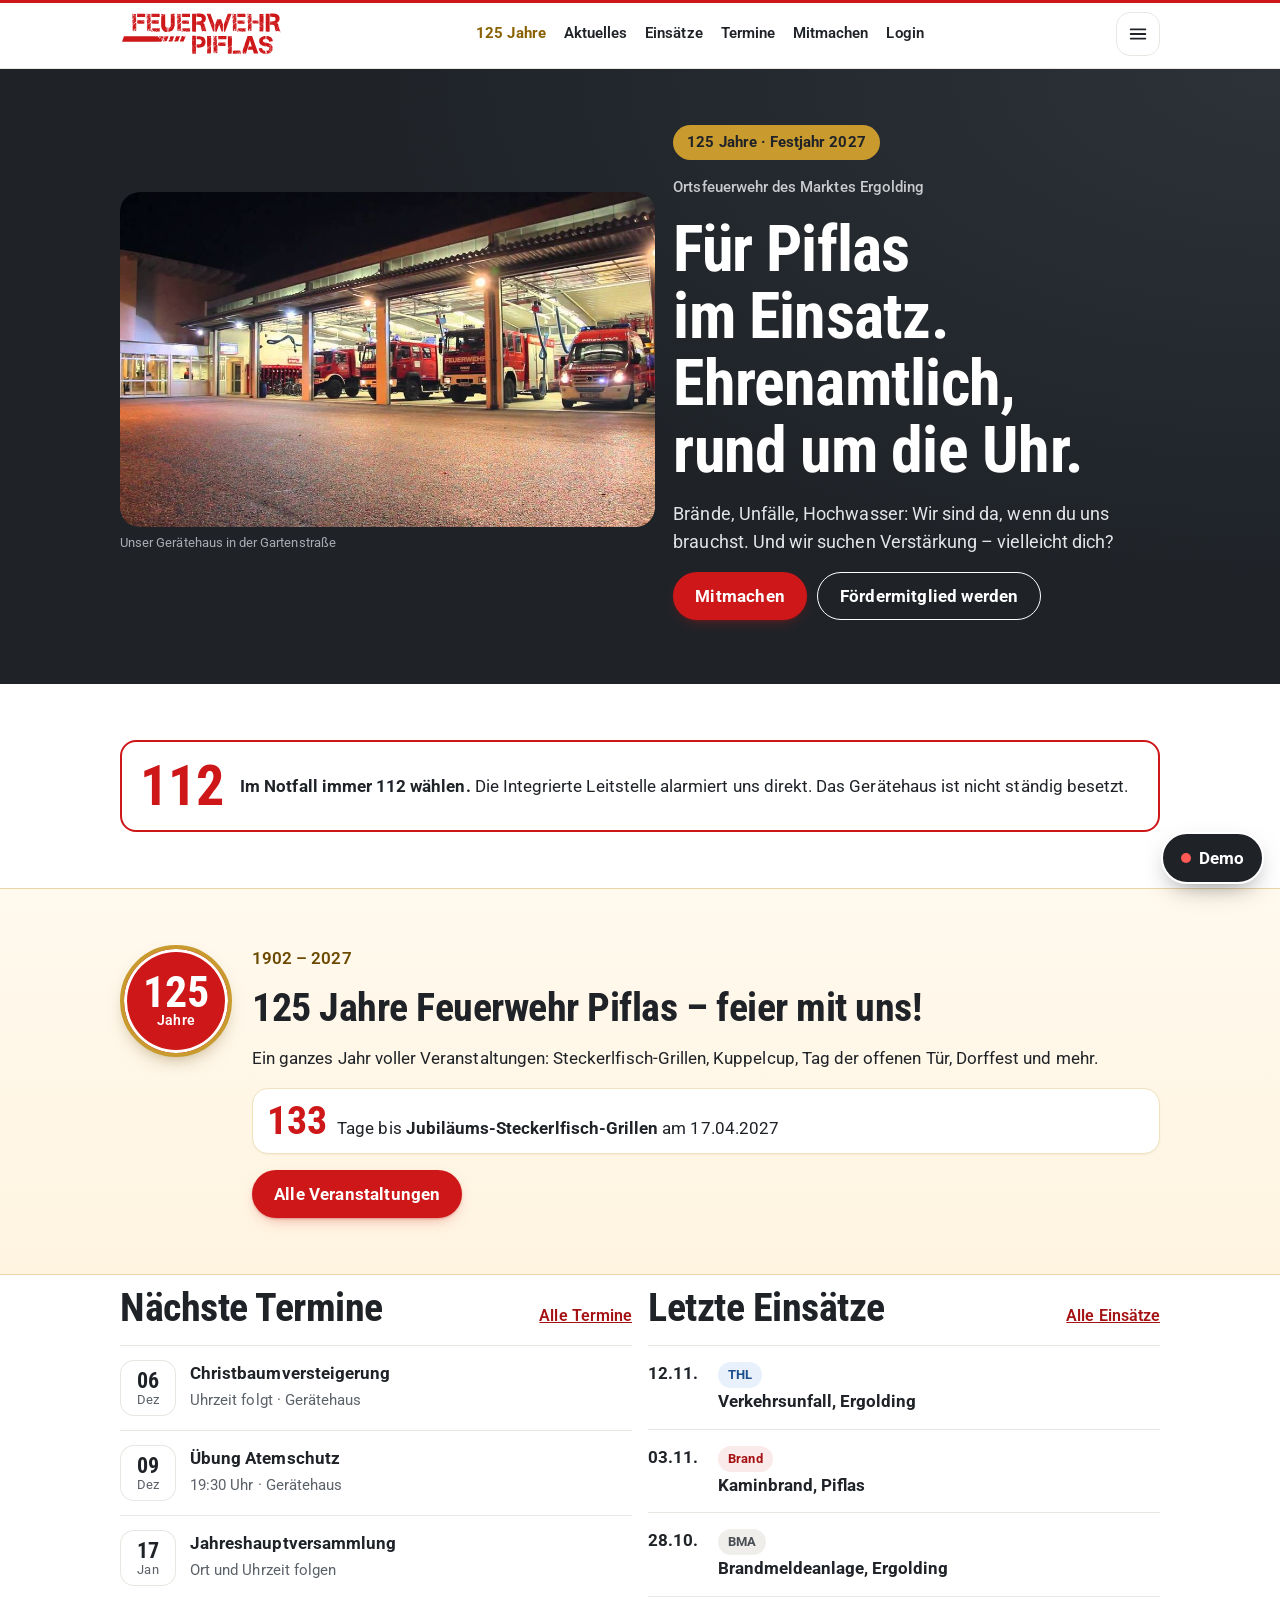
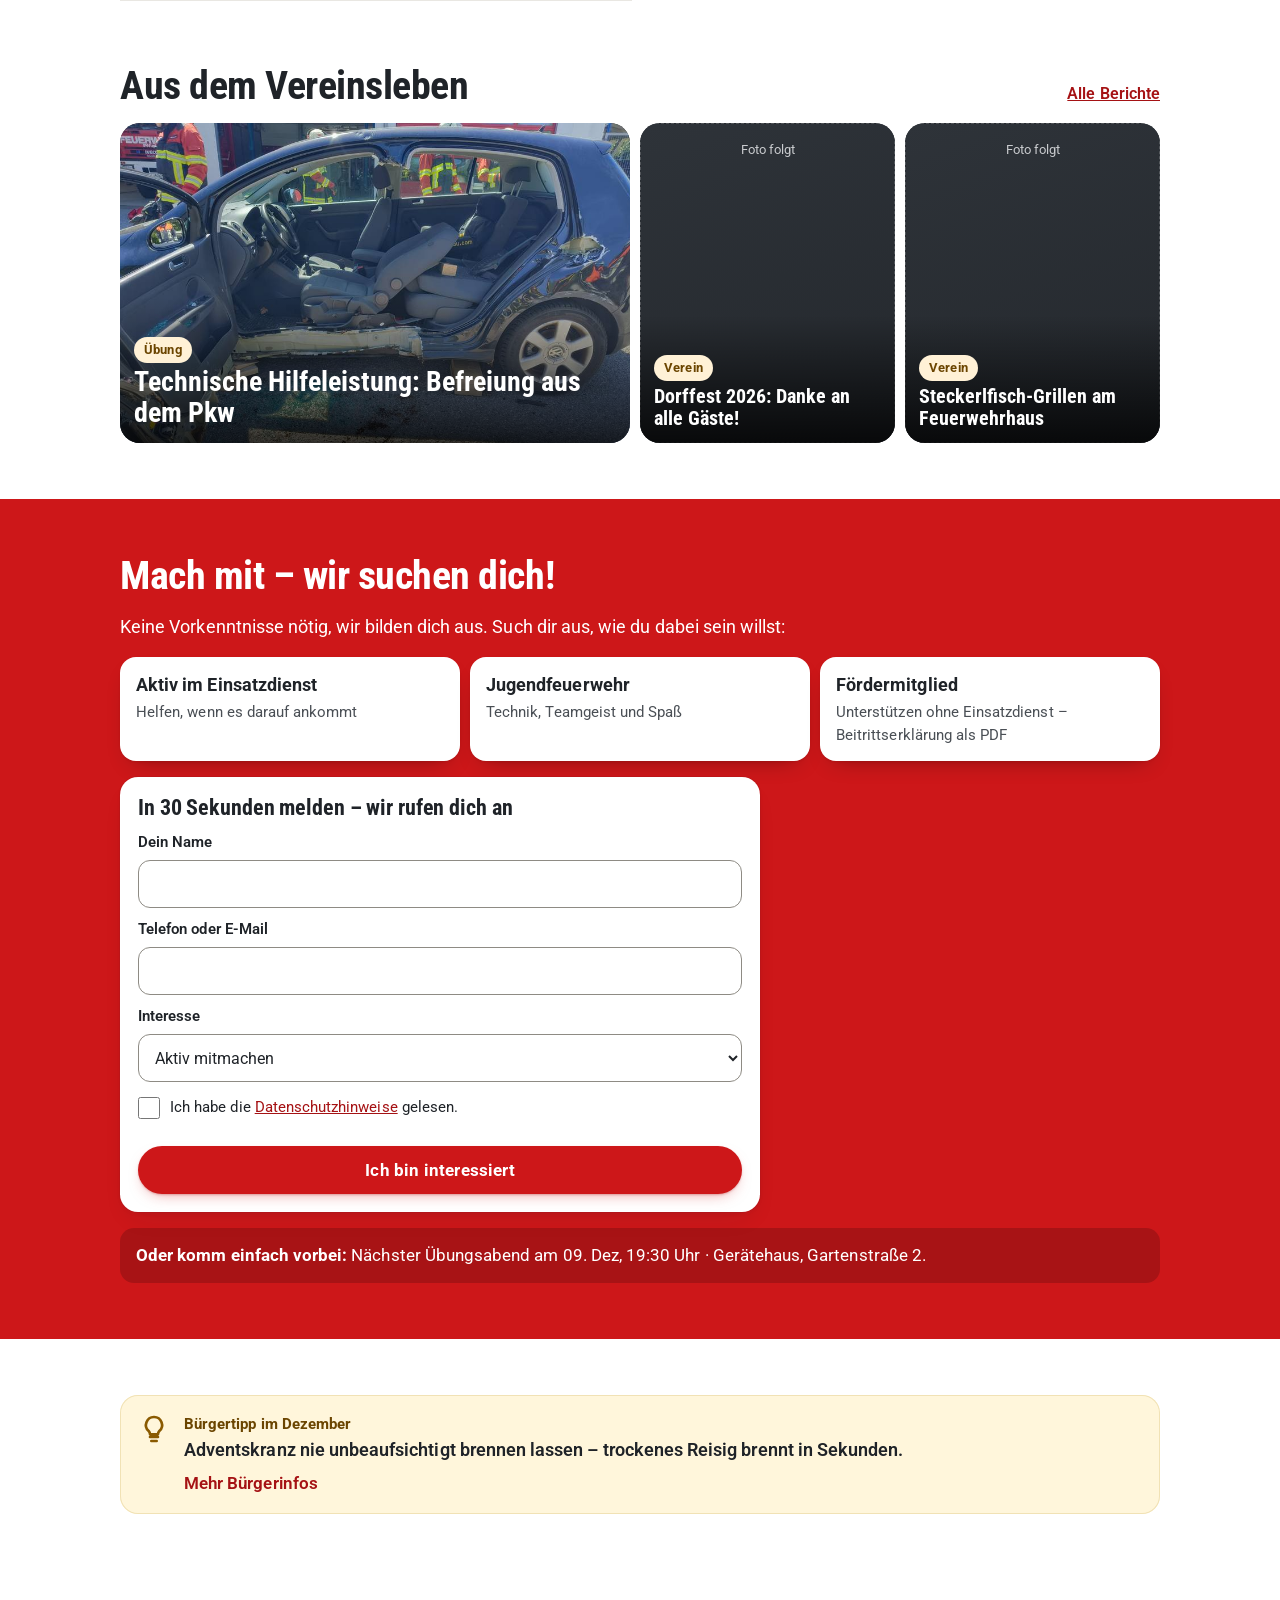
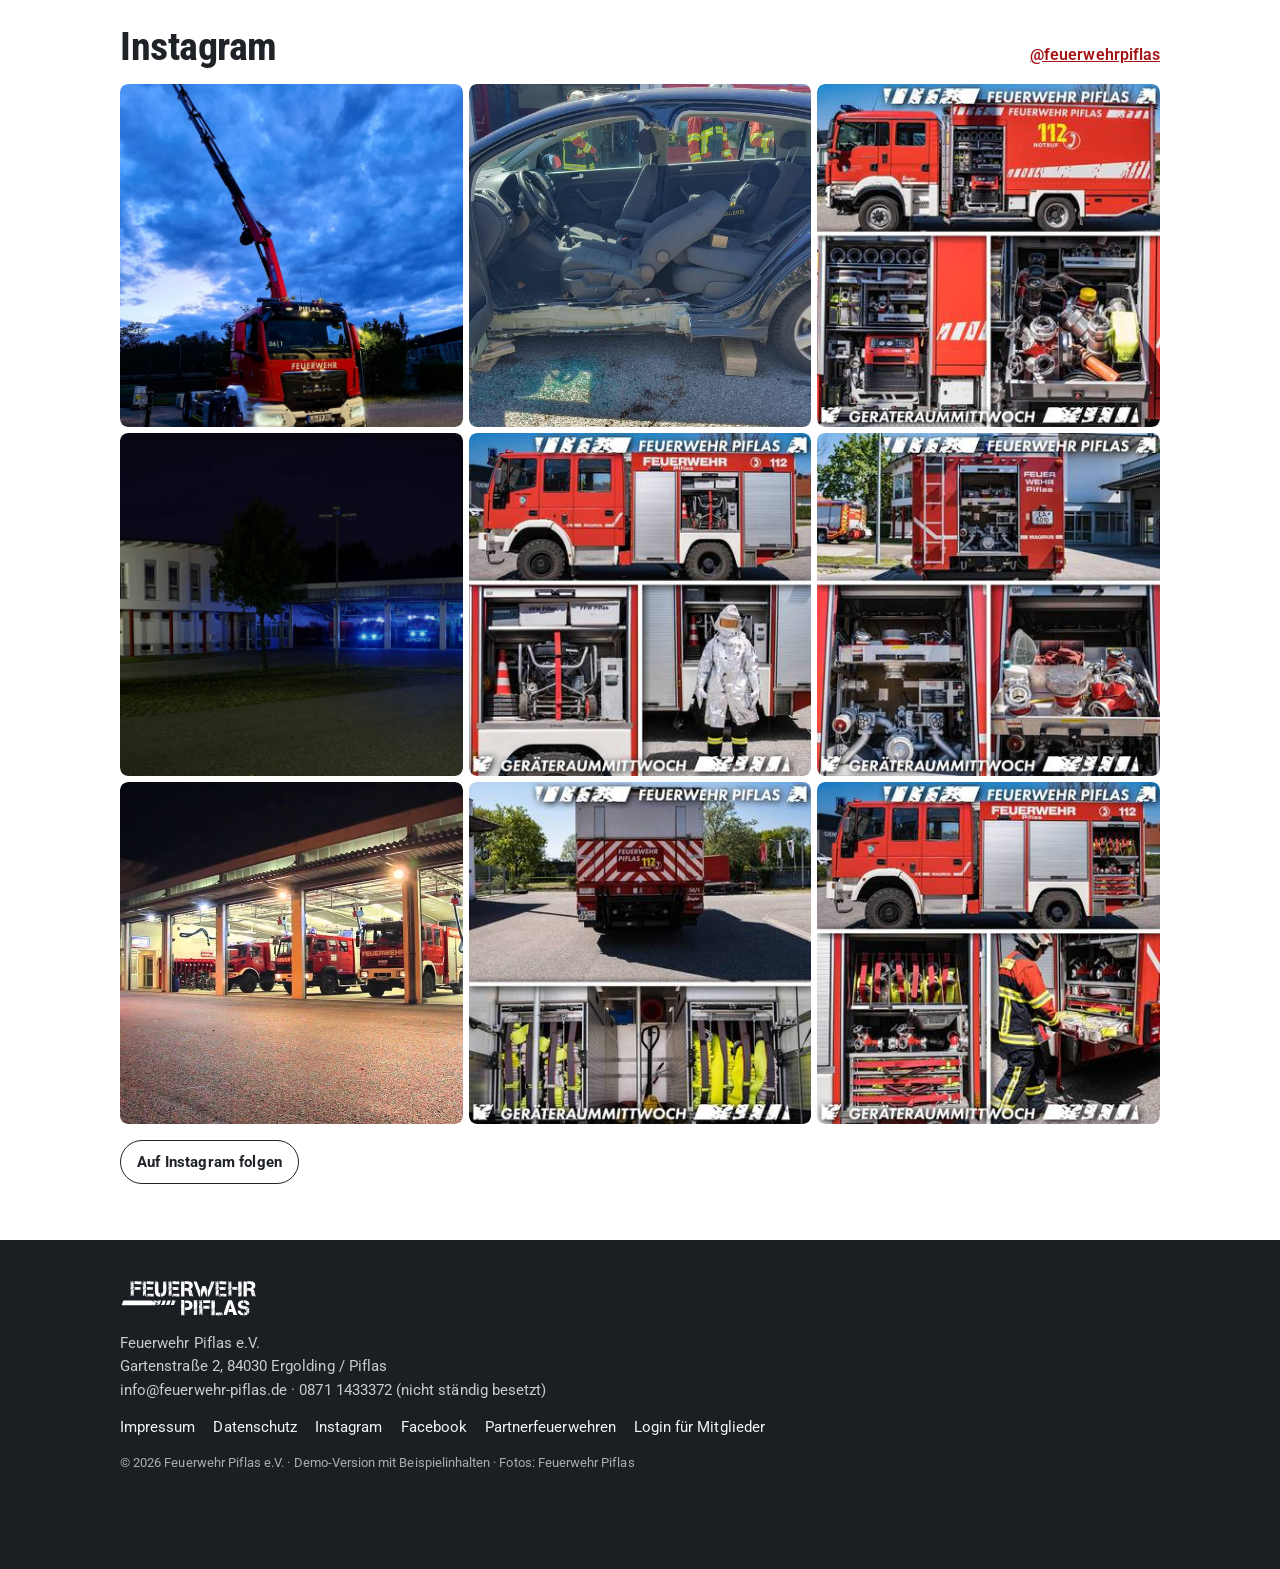
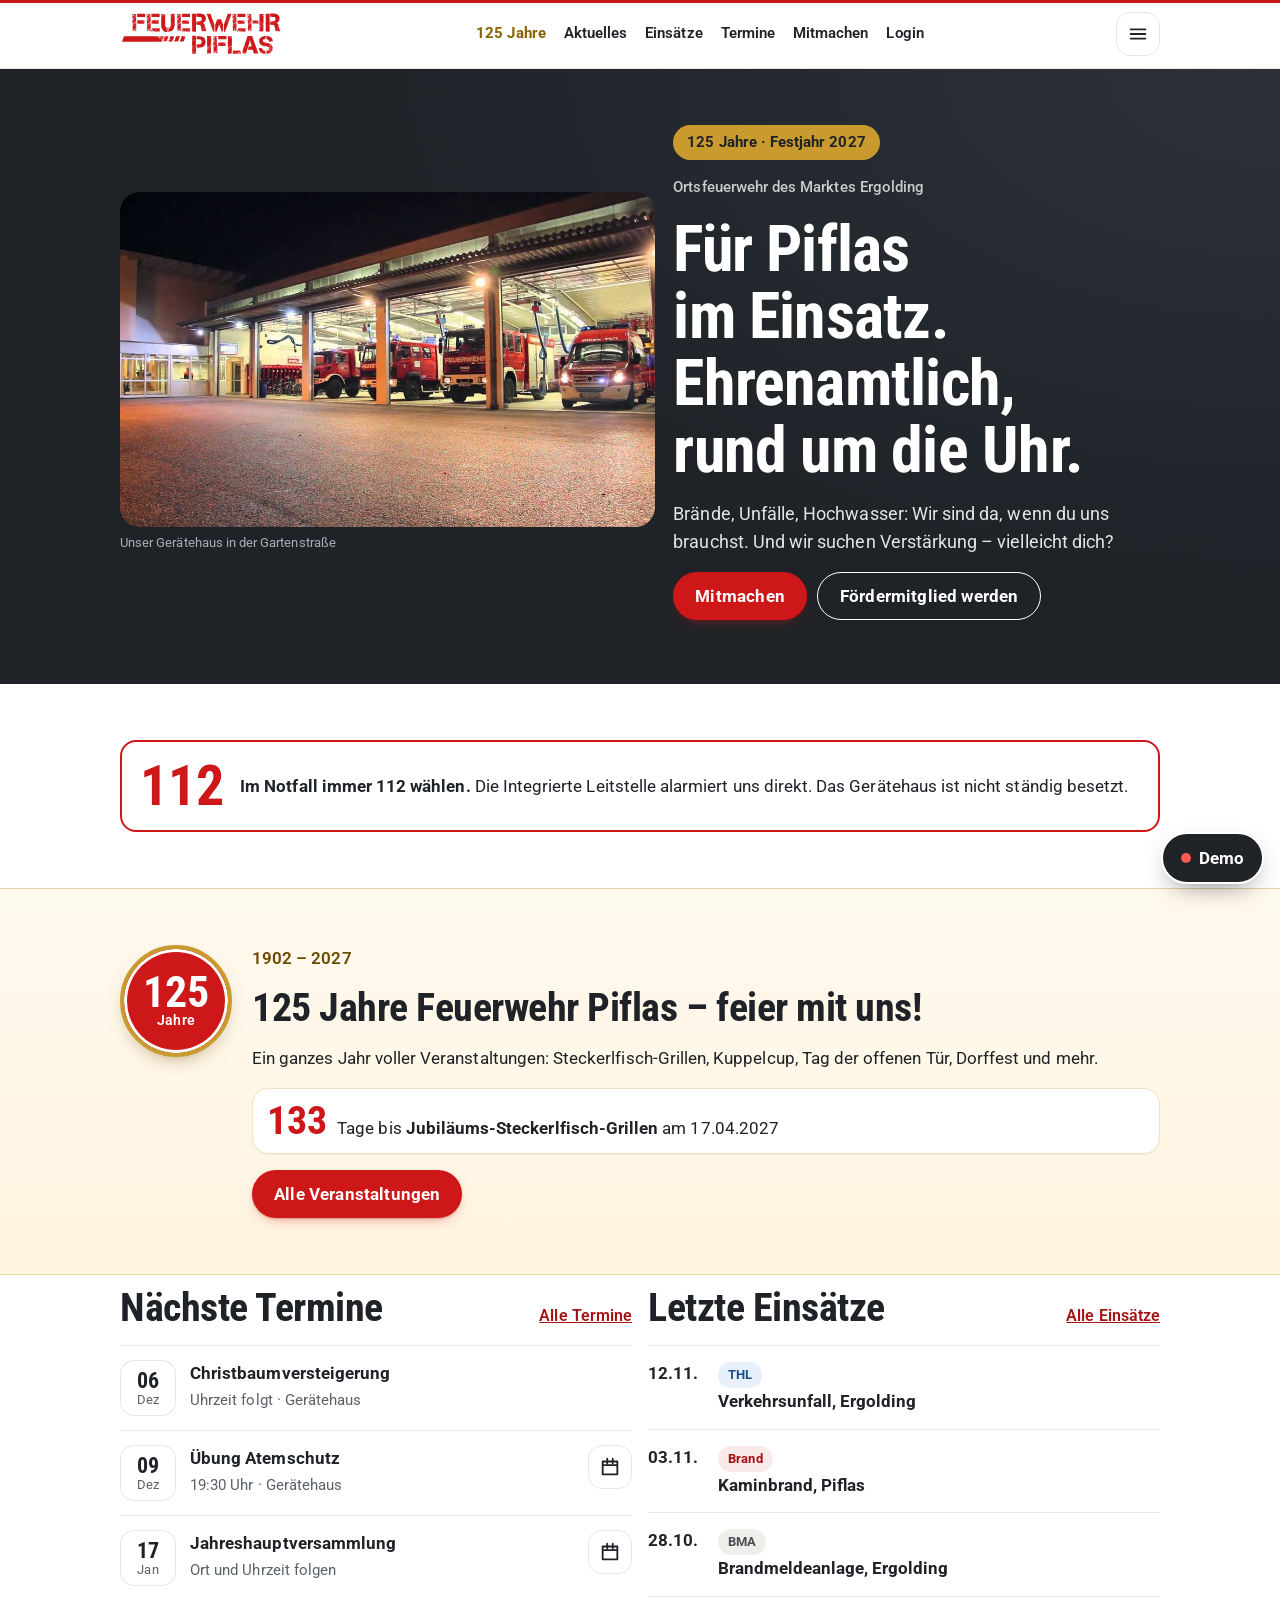
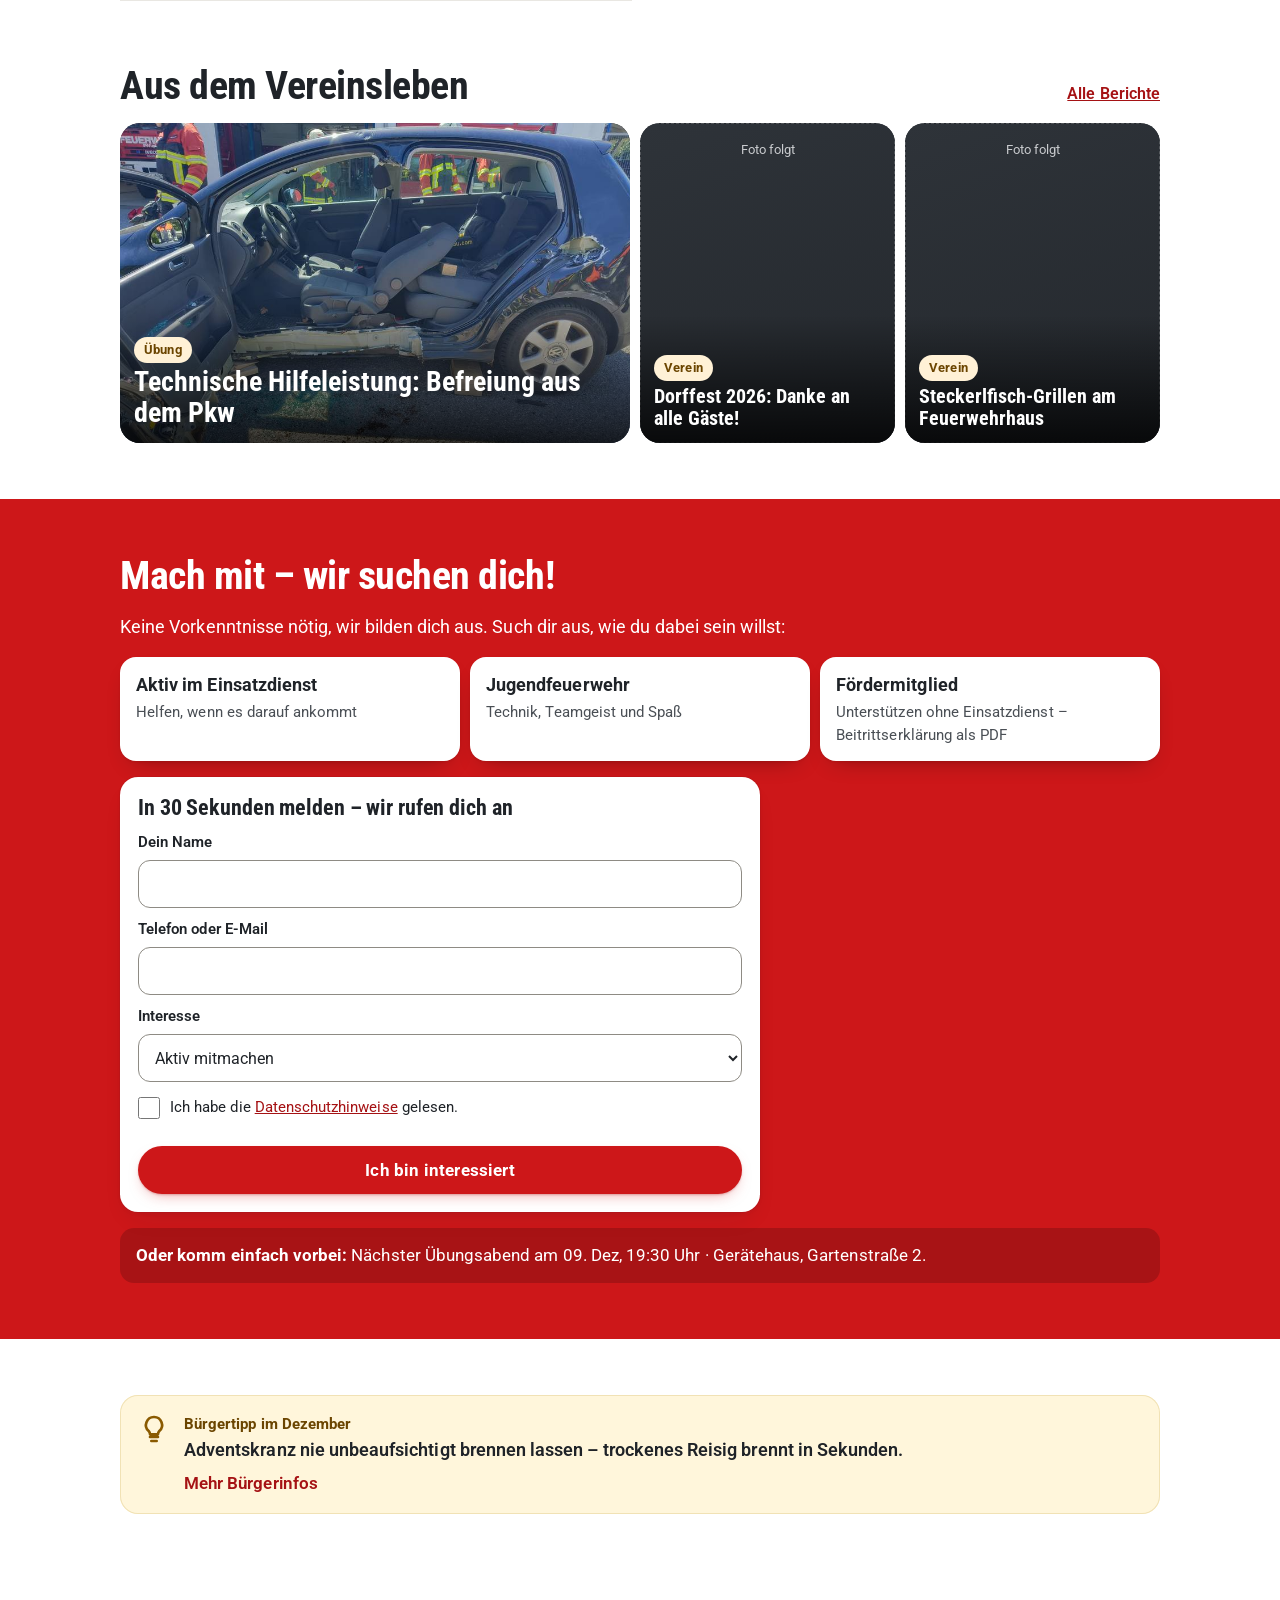
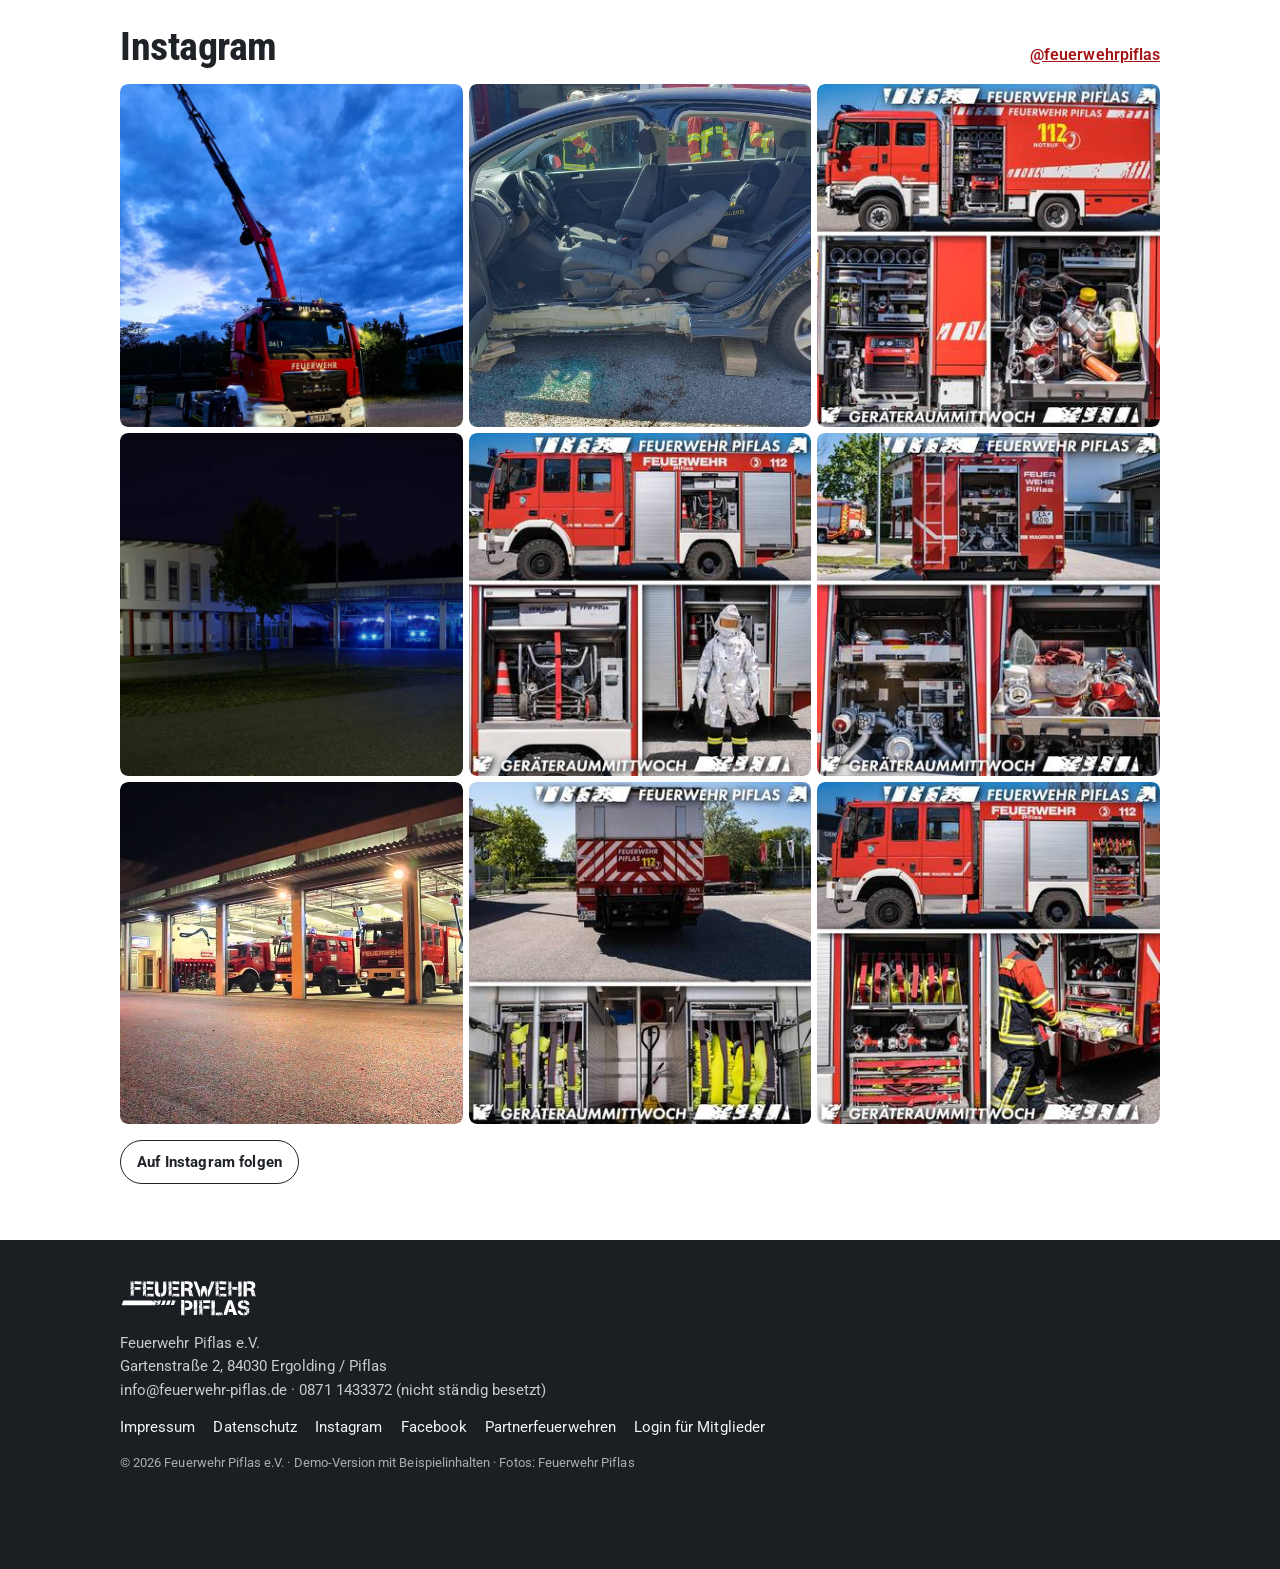
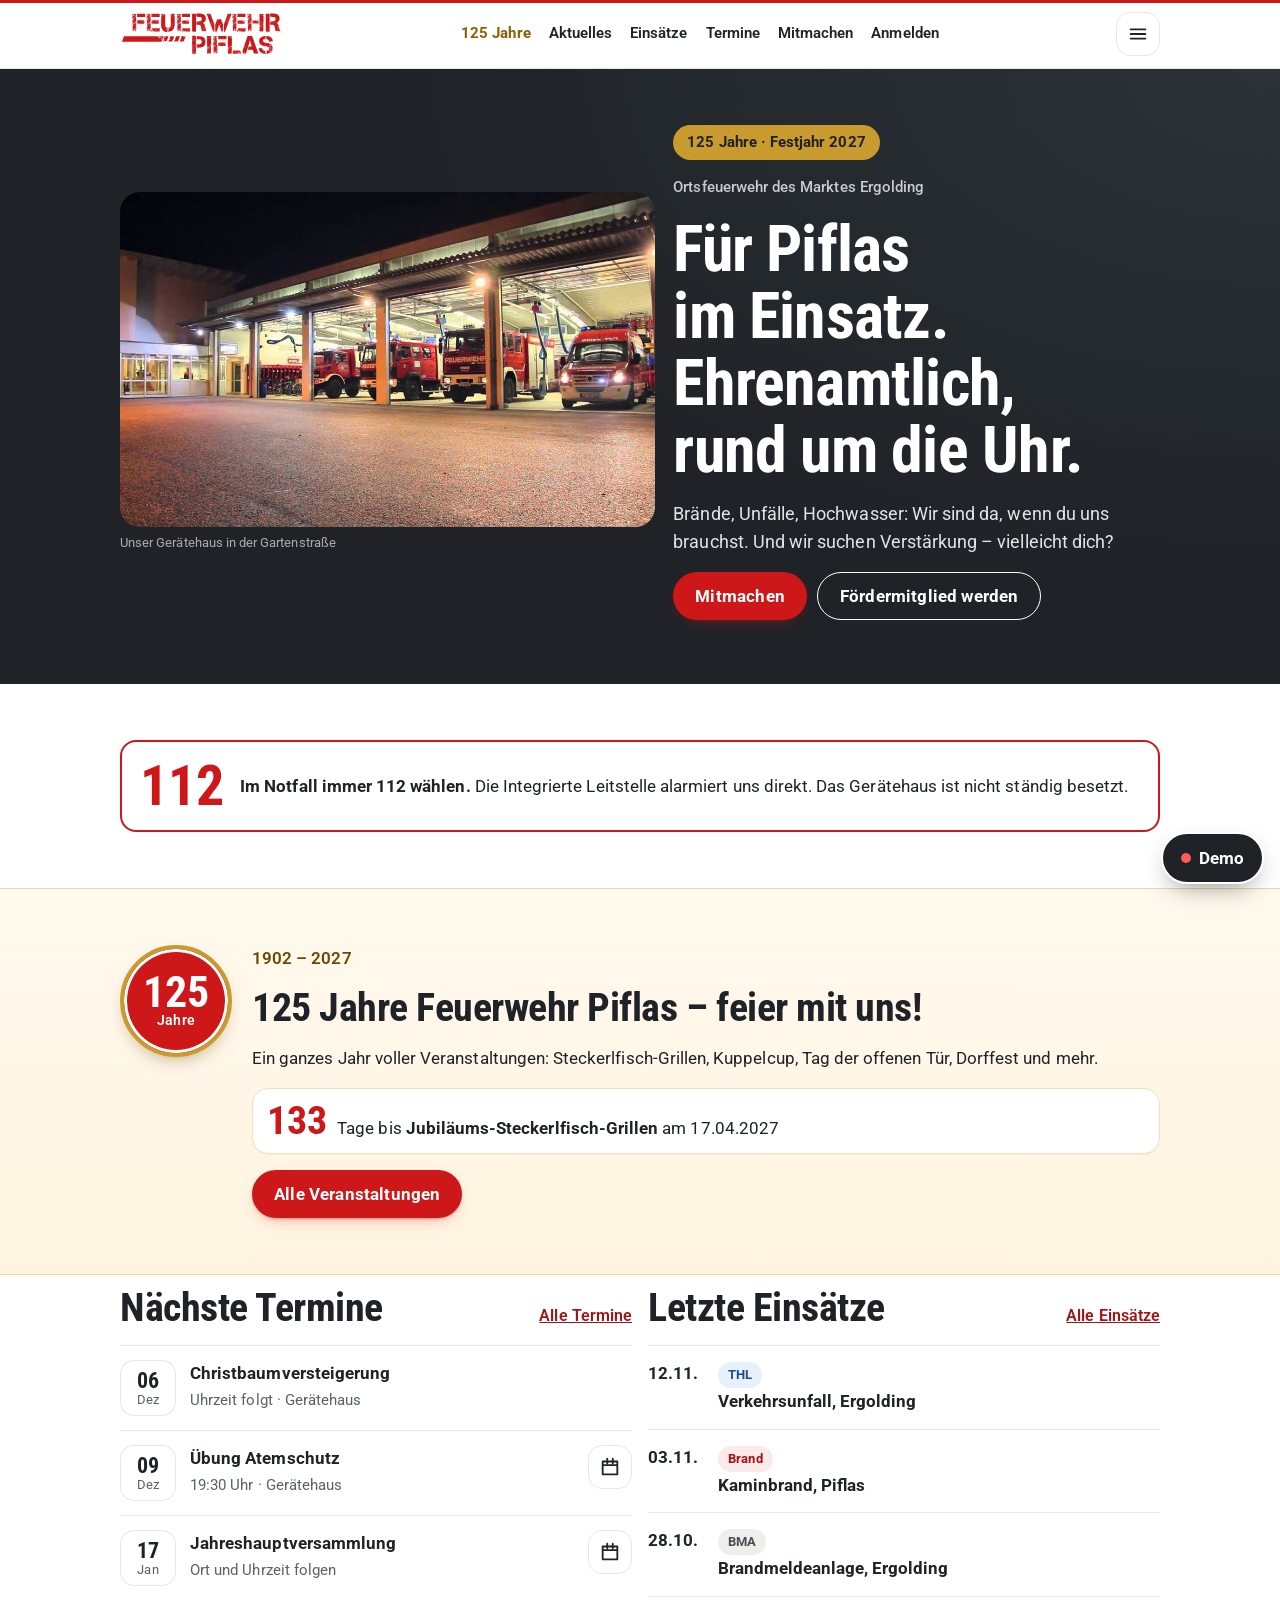
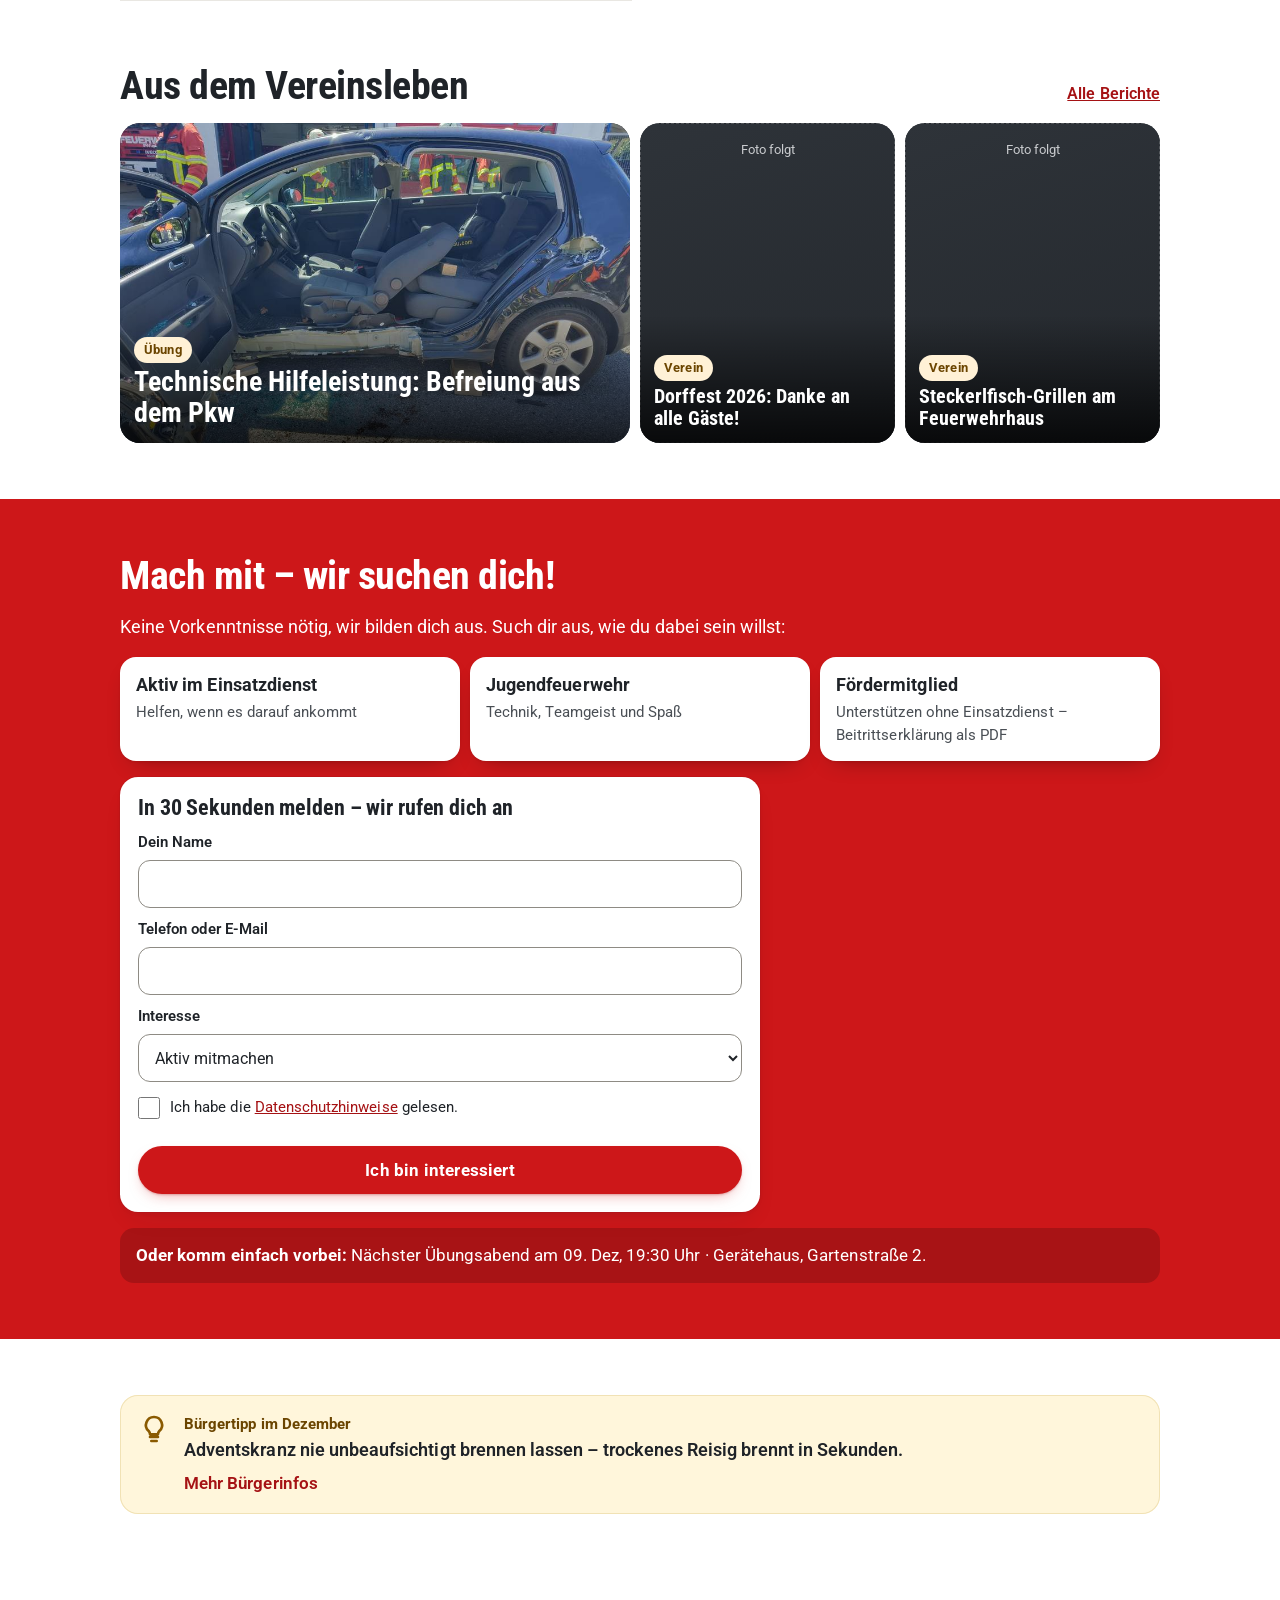
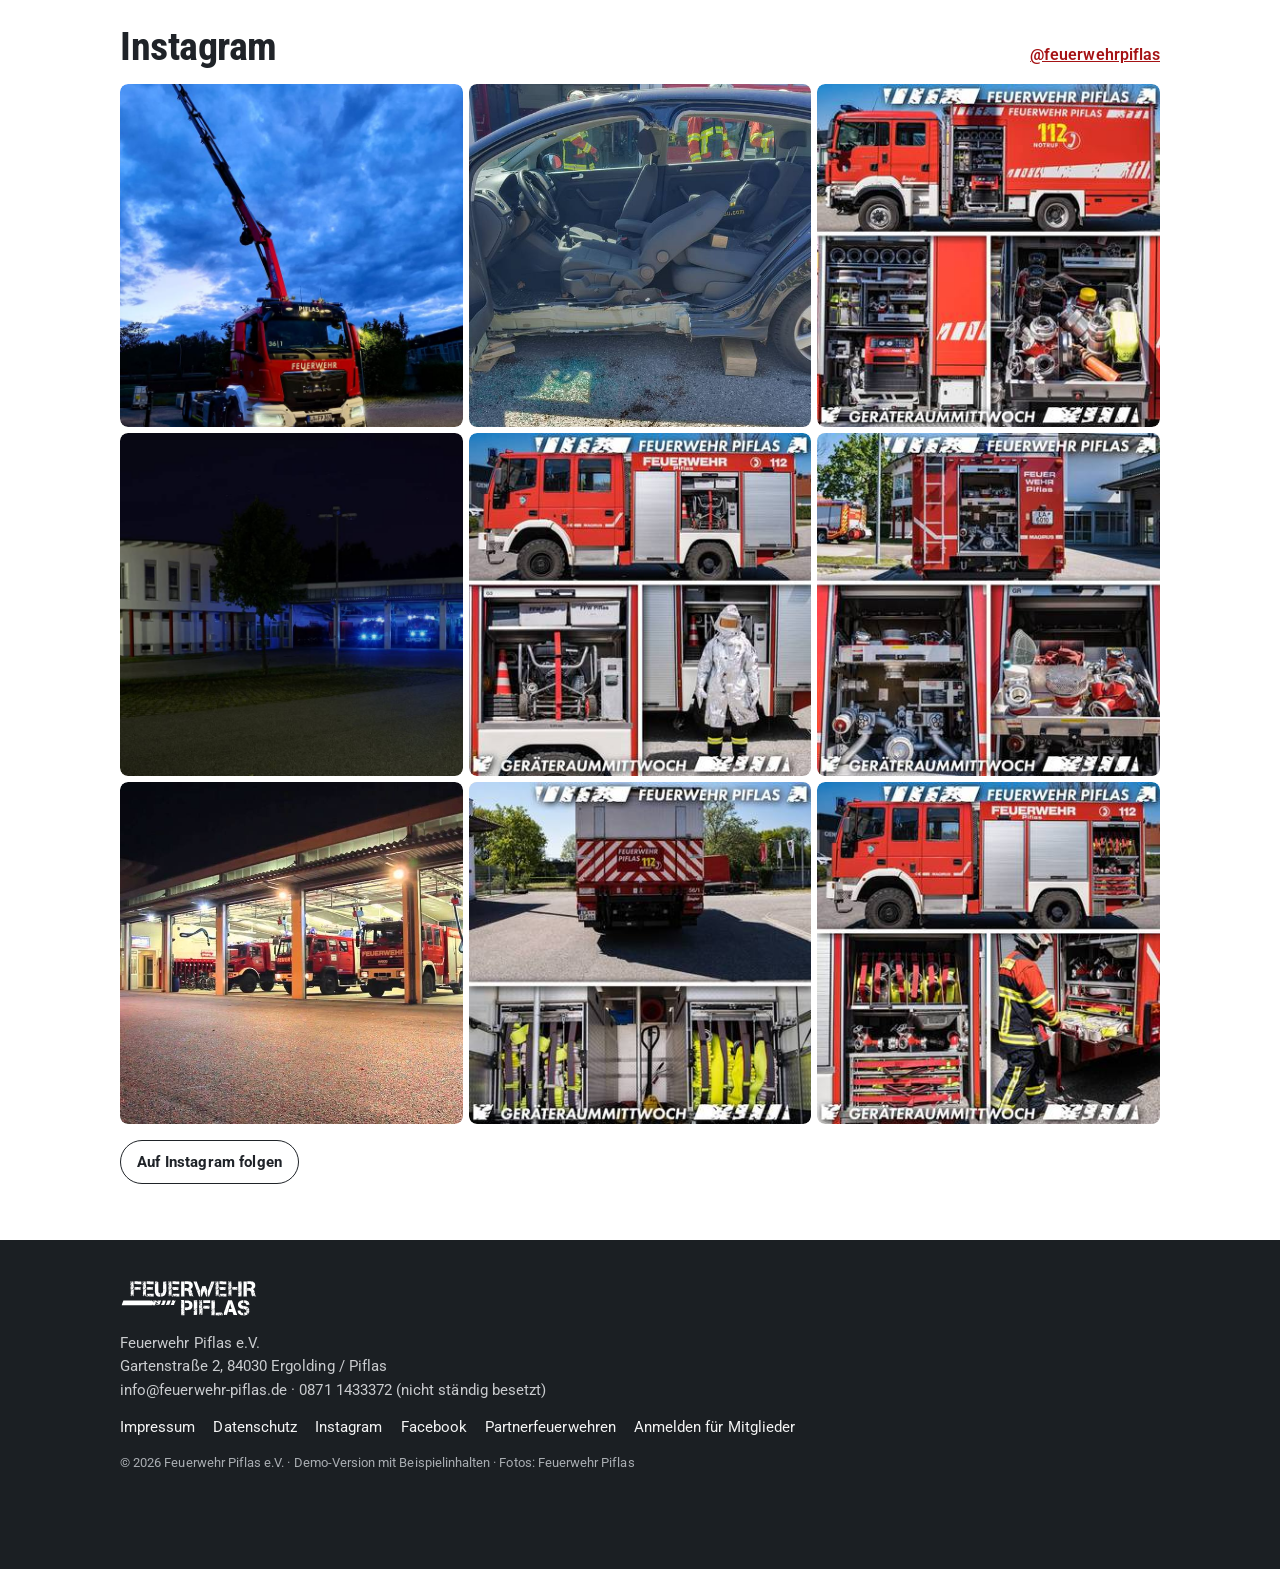
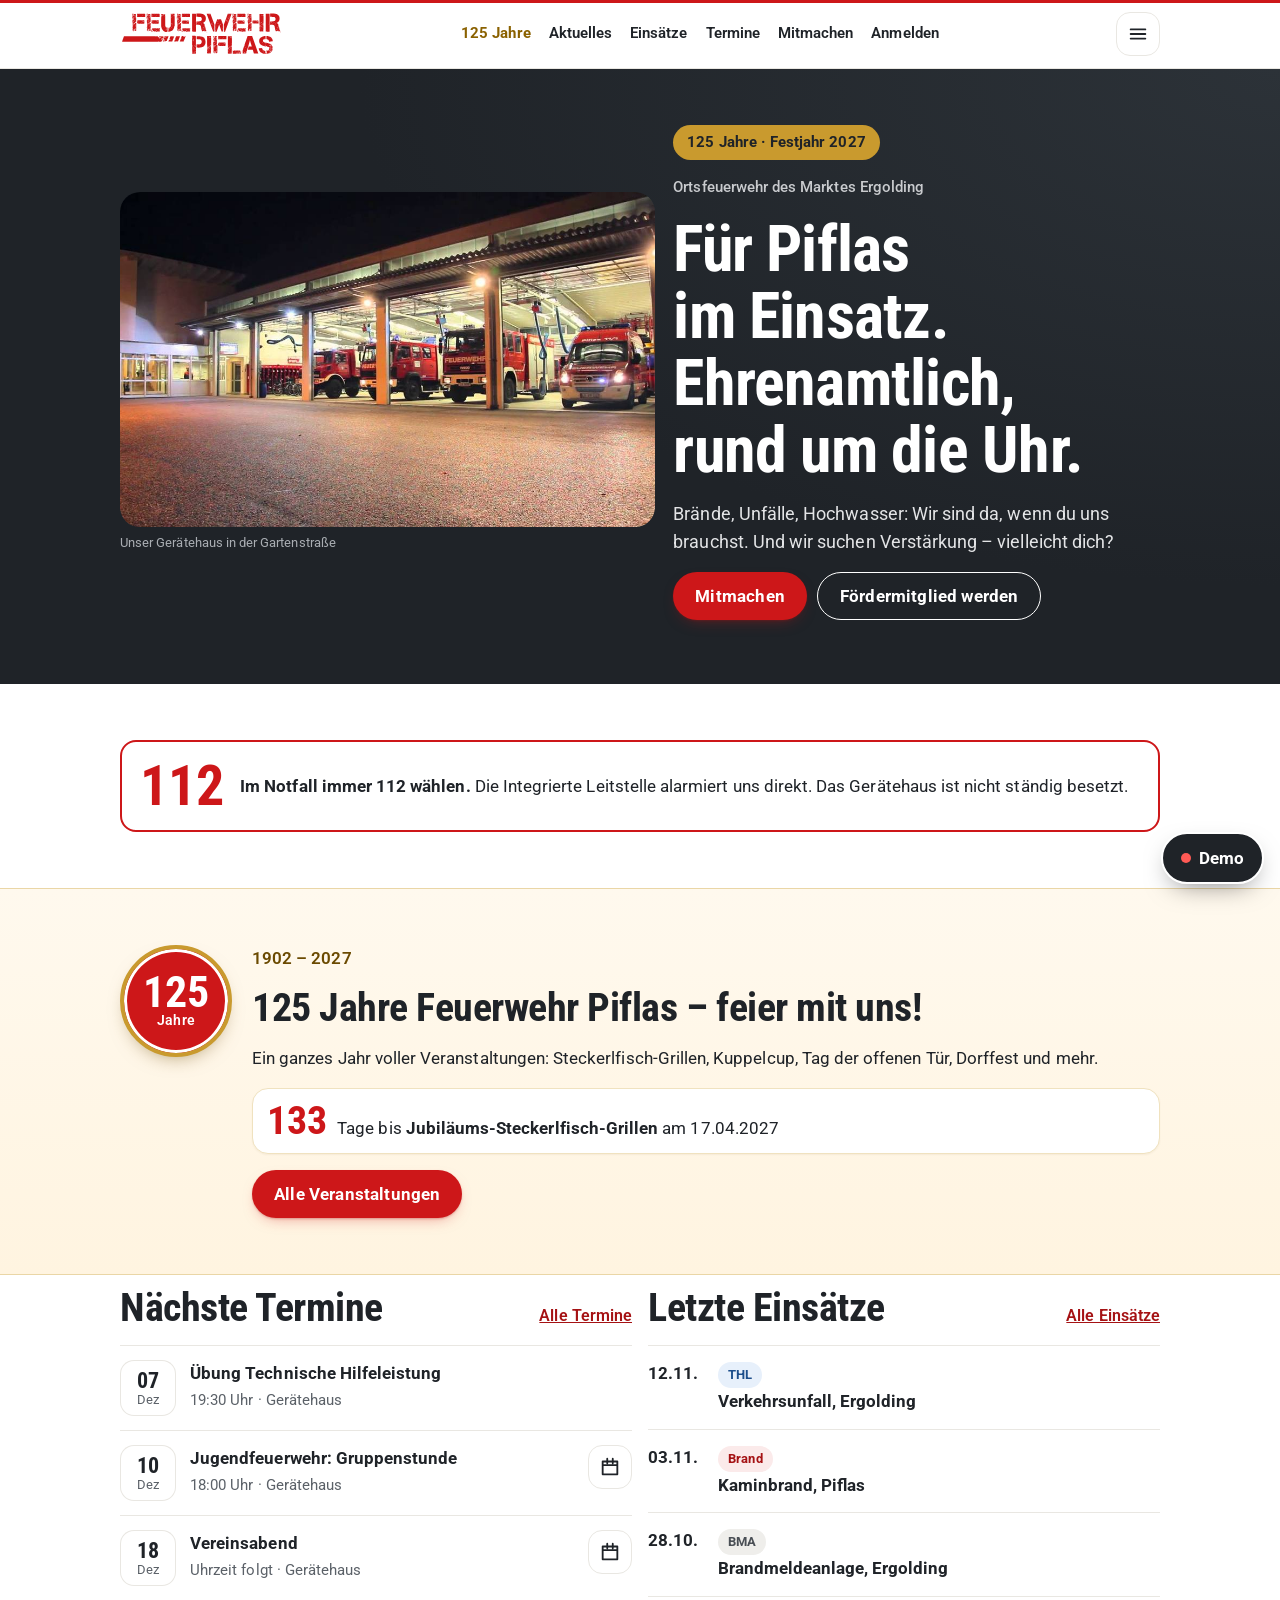
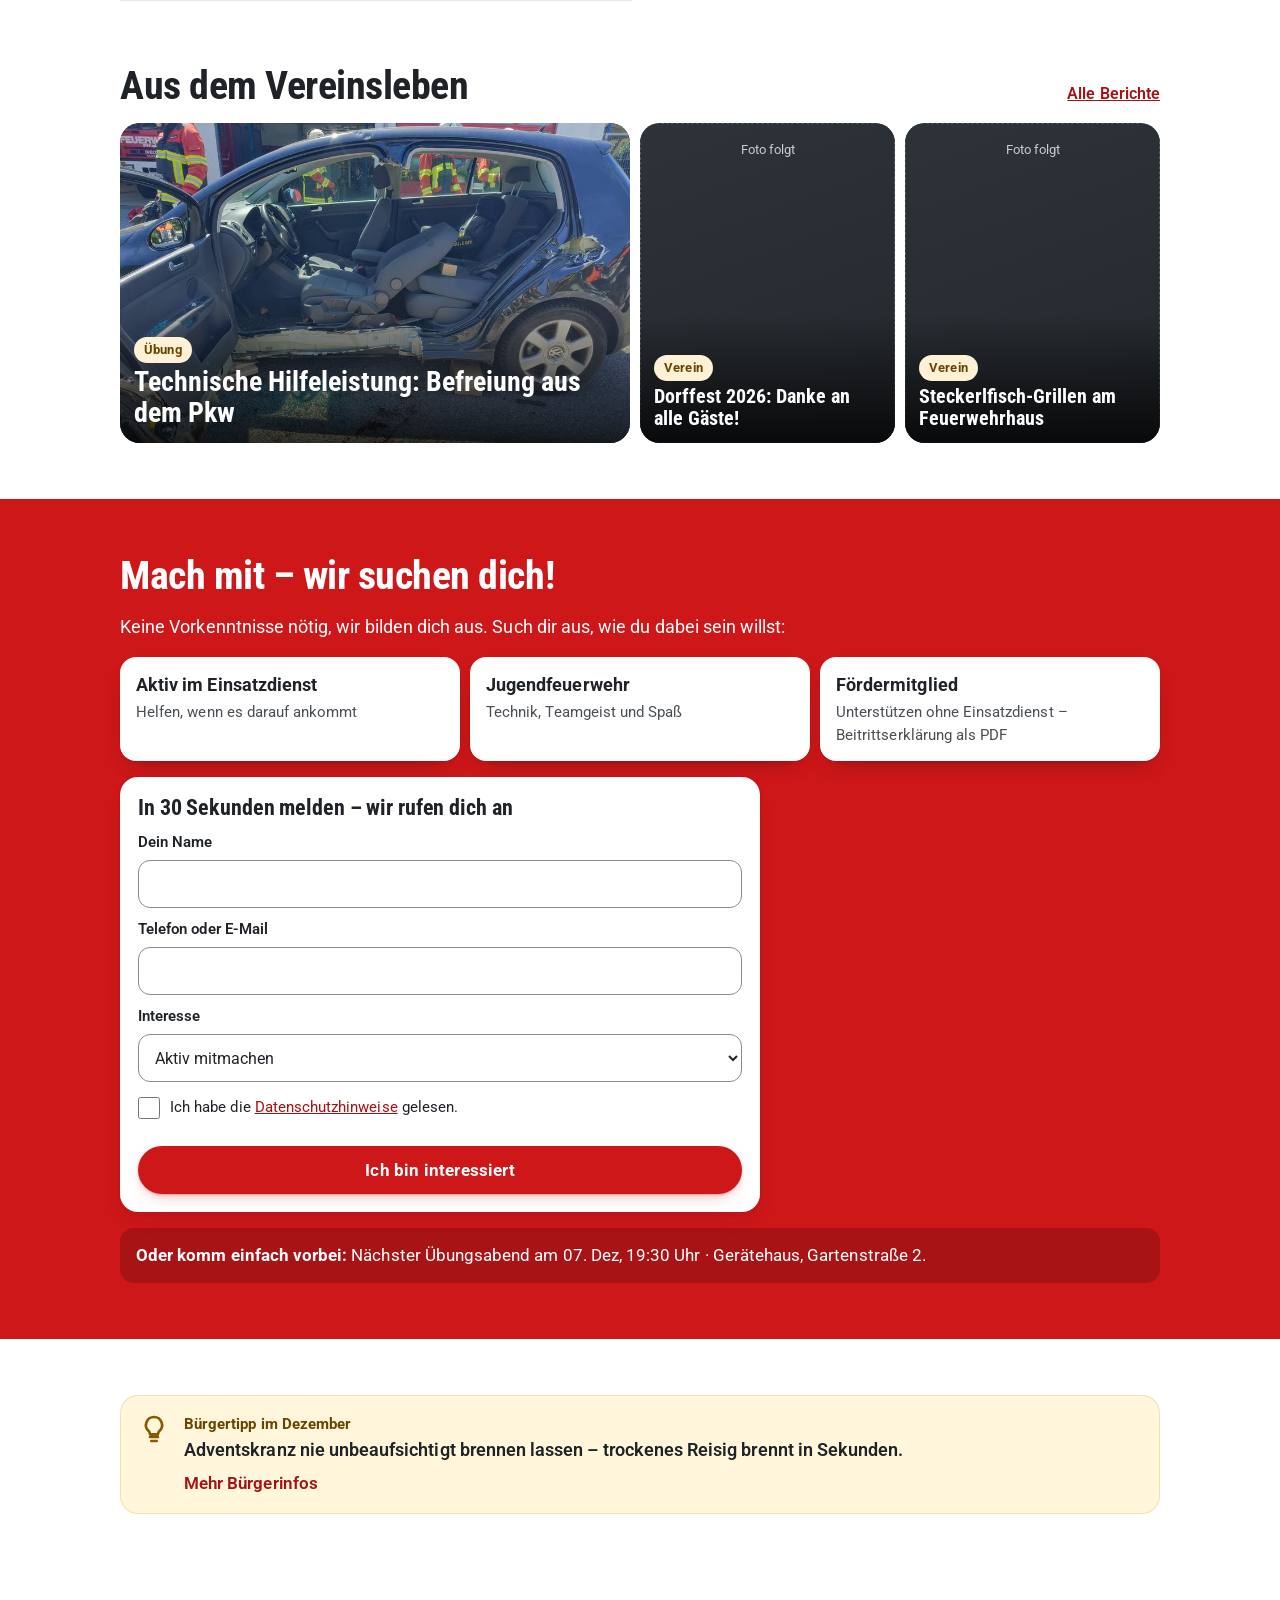
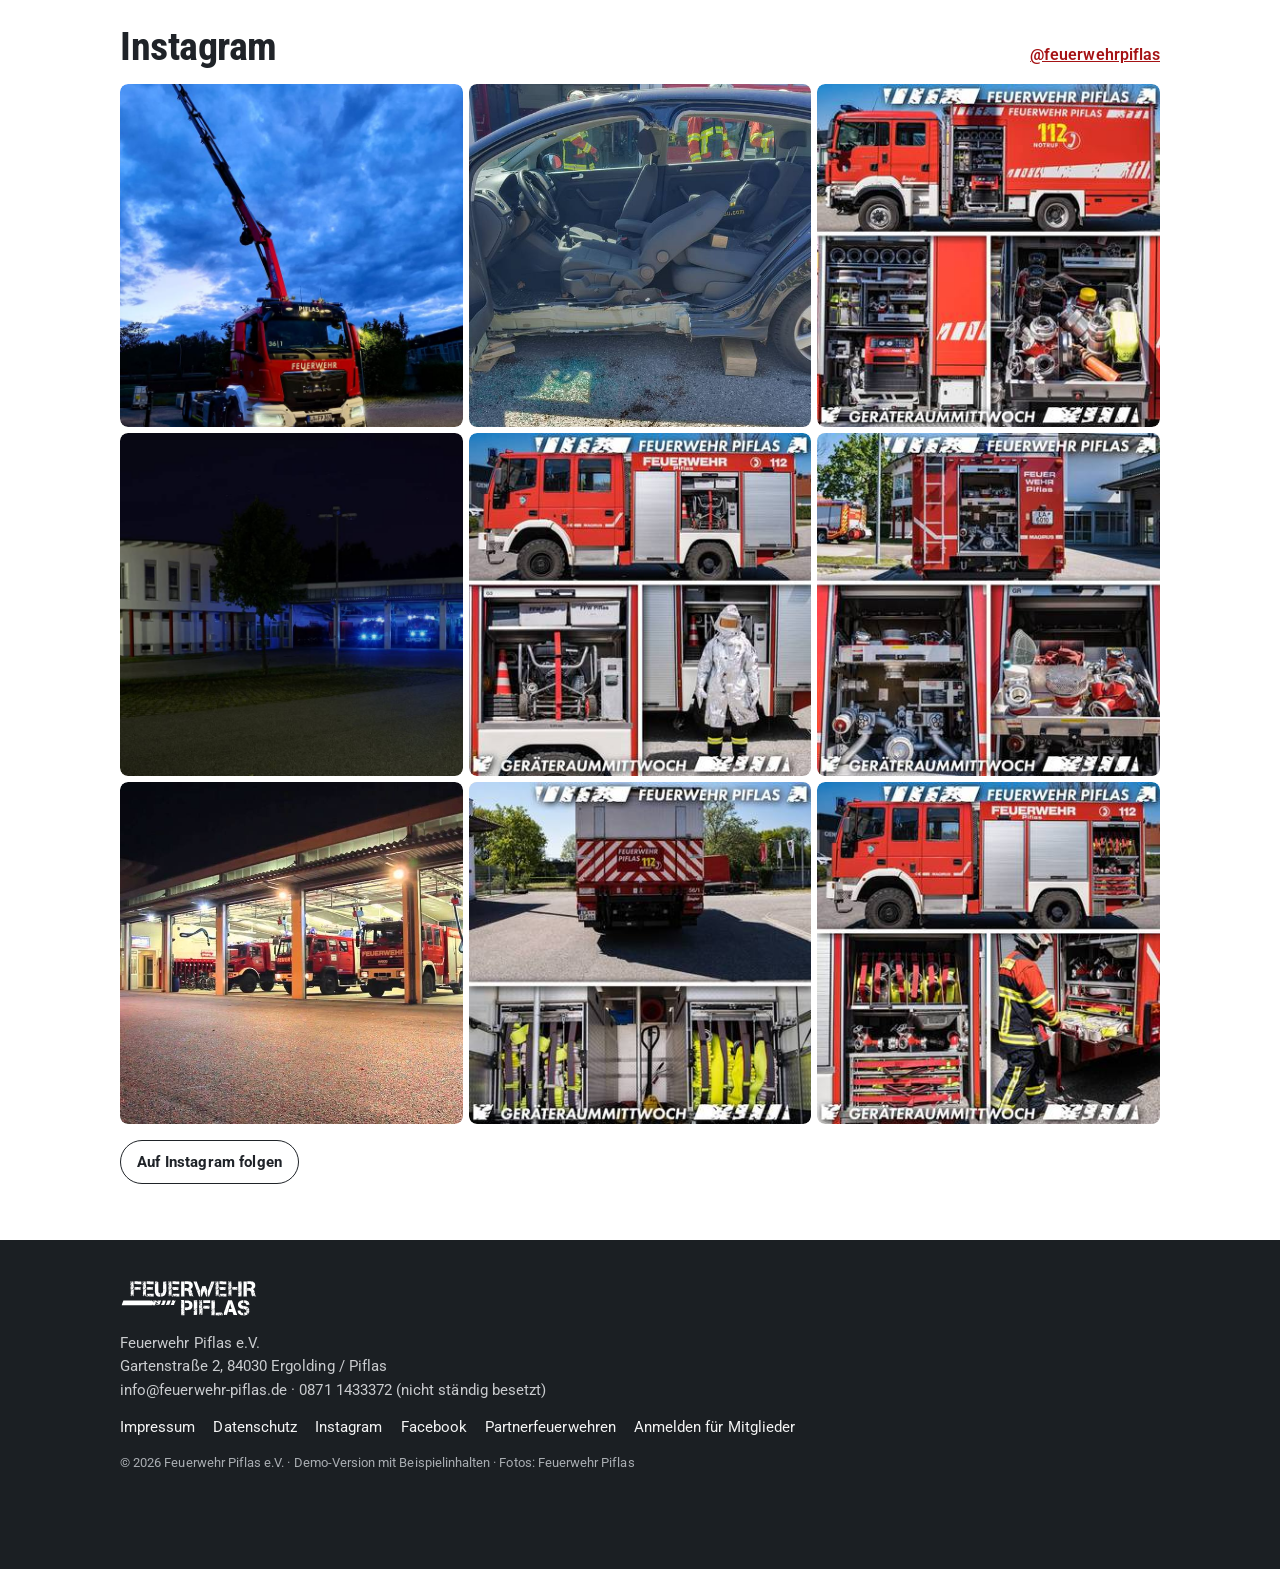
